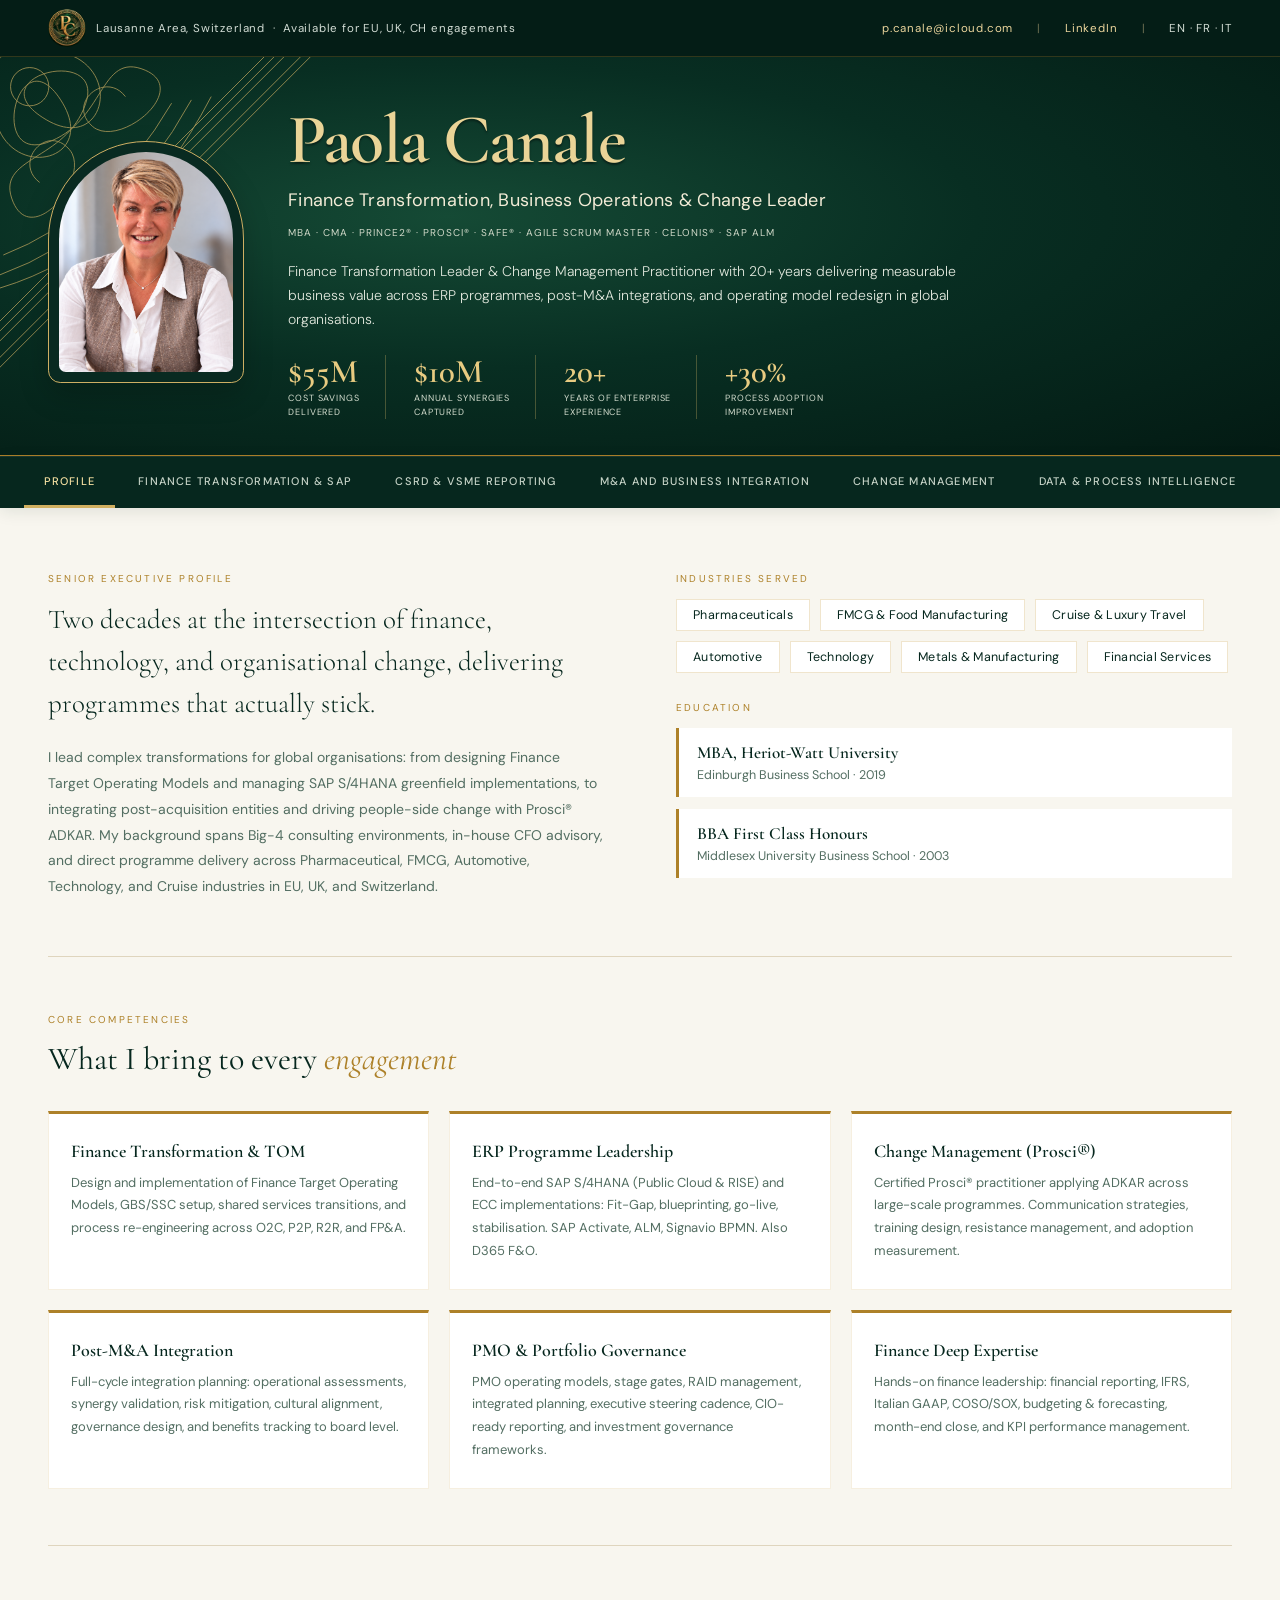
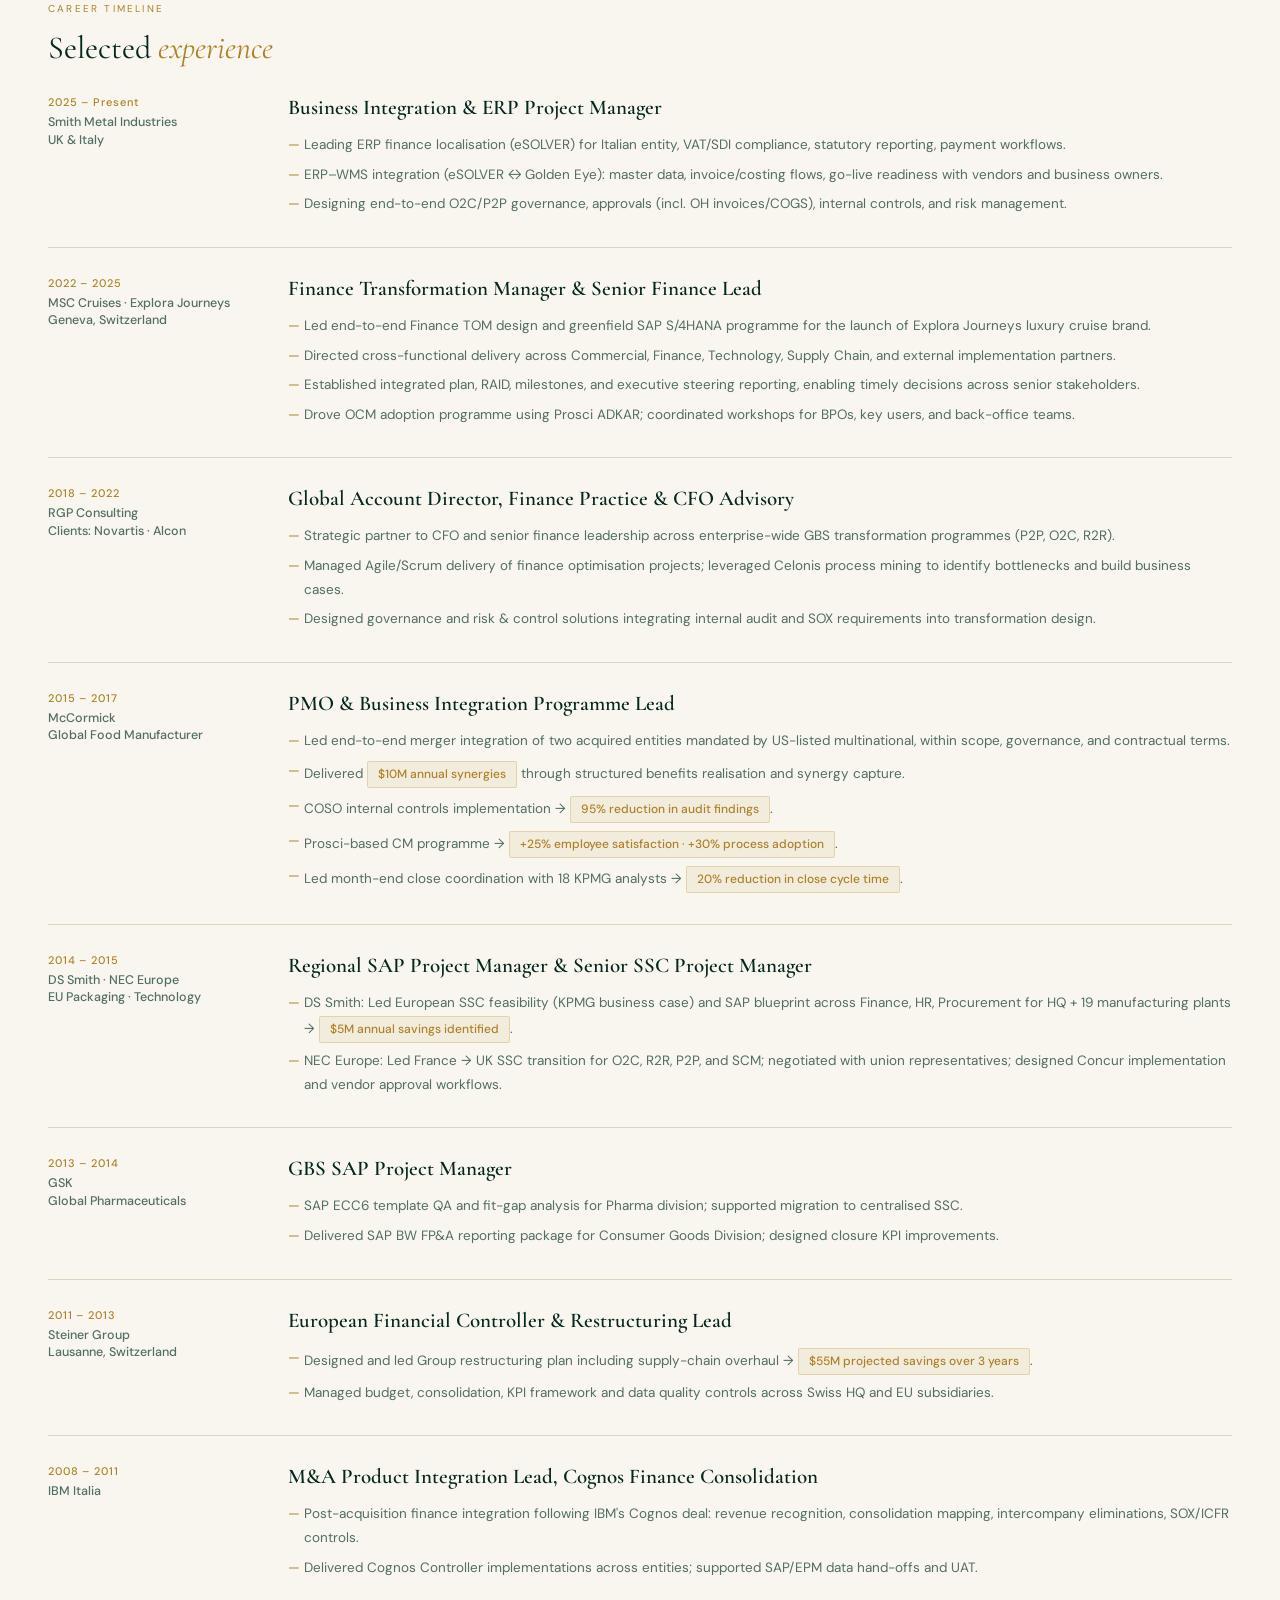
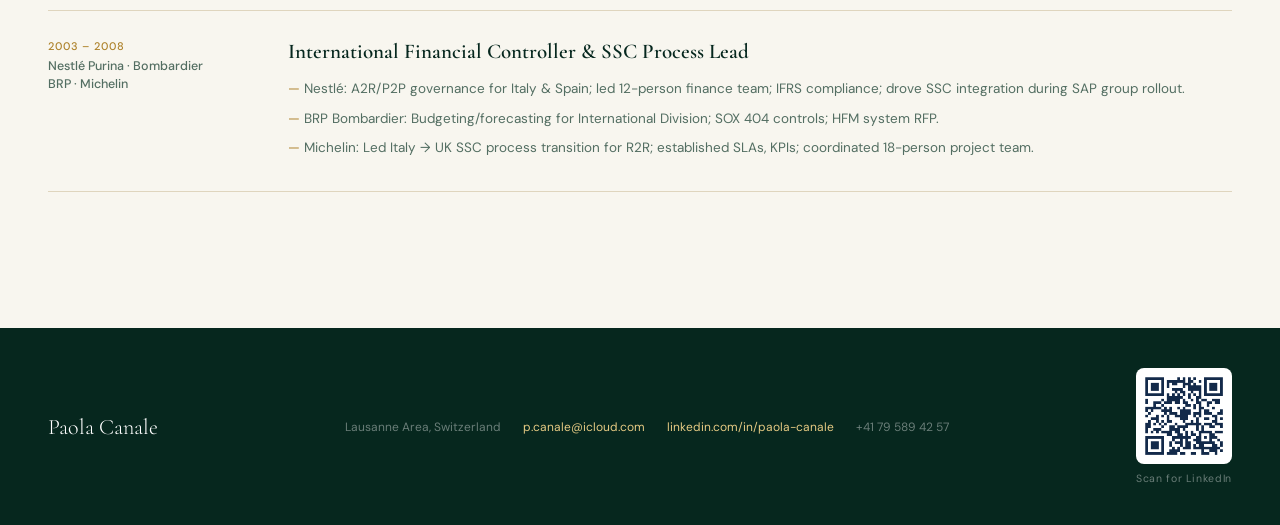
==== index.html @ 108a99e5 "Rename chapter to M&A and Business Integration, add M&A Playbook capability, replace long dashes wit" ====
<!DOCTYPE html>
<html lang="en">
<head>
<meta charset="UTF-8">
<meta name="viewport" content="width=device-width, initial-scale=1.0">
<title>Paola Canale, Finance Transformation, Change Leader & CSRD/VSME Reporting</title>
<link rel="icon" type="image/png" sizes="32x32" href="favicon-32.png?v=2">
<link rel="icon" type="image/png" sizes="192x192" href="favicon-192.png?v=2">
<link rel="apple-touch-icon" href="apple-touch-icon.png?v=2">
<meta name="description" content="Senior executive bridging Finance Transformation, SAP S/4HANA, Change Management and EU sustainability reporting (CSRD/ESRS, VSME). Lausanne · EU · UK · CH.">
<link rel="preconnect" href="https://fonts.googleapis.com">
<link href="https://fonts.googleapis.com/css2?family=Cormorant+Garamond:ital,wght@0,300;0,400;0,600;1,300;1,400&family=DM+Sans:ital,wght@0,300;0,400;0,500;1,300&display=swap" rel="stylesheet">
<style>
:root {
  --navy: #0D1B2A;
  --navy-mid: #172639;
  --navy-light: #1F3550;
  --gold: #C4973A;
  --gold-light: #DDB870;
  --cream: #F5F1EA;
  --white: #FFFFFF;
  --text: #1C2B3A;
  --muted: #62778C;
  --line: rgba(196,151,58,0.18);
}
*,*::before,*::after{box-sizing:border-box;margin:0;padding:0}
html{scroll-behavior:smooth}
body{font-family:'DM Sans',sans-serif;background:var(--cream);color:var(--text);min-height:100vh}

/* ── TOPBAR ── */
.topbar{background:var(--navy);padding:9px 48px;display:flex;justify-content:space-between;align-items:center;font-size:11.5px;color:rgba(255,255,255,.45);letter-spacing:.07em}
.topbar a{color:var(--gold-light);text-decoration:none;transition:opacity .2s}.topbar a:hover{opacity:.75}
.tb-right{display:flex;gap:24px;align-items:center}
.tb-dot{color:rgba(255,255,255,.2)}

/* ── HEADER ── */
.header{background:var(--navy);padding:52px 48px 0;display:grid;grid-template-columns:auto 1fr;gap:52px;max-width:1280px;margin:0 auto;align-items:end}
.photo-wrap{display:flex;flex-direction:column;align-items:center;gap:0}
.photo{width:168px;height:168px;border-radius:50%;object-fit:cover;object-position:center 15%;border:2.5px solid var(--gold);display:block;margin-bottom:28px;box-shadow:0 12px 40px rgba(0,0,0,.5)}
.header-body{padding-bottom:36px}
.h-name{font-family:'Cormorant Garamond',serif;font-size:58px;font-weight:300;color:var(--white);line-height:.95;letter-spacing:-.02em}
.h-name em{font-style:italic;color:var(--gold-light)}
.h-creds{margin-top:12px;font-size:11px;letter-spacing:.2em;color:rgba(255,255,255,.38);text-transform:uppercase}
.h-tagline{margin-top:18px;font-size:15.5px;color:rgba(255,255,255,.68);font-weight:300;max-width:600px;line-height:1.65}
.h-stats{display:flex;gap:40px;margin-top:28px}
.stat-n{font-family:'Cormorant Garamond',serif;font-size:36px;font-weight:600;color:var(--gold-light);line-height:1}
.stat-l{font-size:10px;color:rgba(255,255,255,.35);text-transform:uppercase;letter-spacing:.1em;margin-top:4px}

/* ── NAV ── */
.nav-wrap{background:var(--navy);border-top:1px solid rgba(255,255,255,.07);position:sticky;top:0;z-index:100;box-shadow:0 4px 24px rgba(0,0,0,.35)}
.nav{max-width:1280px;margin:0 auto;padding:0 24px;display:flex;overflow-x:auto;justify-content:space-between;gap:4px}
.nav::-webkit-scrollbar{display:none}
.nav-tab{padding:17px 10px;font-size:11px;letter-spacing:.11em;text-transform:uppercase;color:rgba(255,255,255,.4);cursor:pointer;border-bottom:3px solid transparent;border-top:none;border-left:none;border-right:none;transition:all .22s ease;white-space:nowrap;background:none;font-family:'DM Sans',sans-serif;font-weight:500;text-decoration:none;display:block;flex:1 1 auto;text-align:center;min-width:0}
.nav-tab:hover{color:rgba(255,255,255,.75)}
.nav-tab.active{color:var(--gold-light);border-bottom-color:var(--gold)}

/* ── LAYOUT ── */
.page-wrap{max-width:1280px;margin:0 auto;padding:0 48px}
.panel{display:none;animation:fadeUp .38s ease forwards}
.panel.active{display:block}
@keyframes fadeUp{from{opacity:0;transform:translateY(10px)}to{opacity:1;transform:translateY(0)}}

/* ── SHARED ── */
.eyebrow{font-size:10px;letter-spacing:.22em;text-transform:uppercase;color:var(--gold);margin-bottom:14px}
.section-title{font-family:'Cormorant Garamond',serif;font-size:32px;font-weight:400;color:var(--navy);line-height:1.2}
.section-title em{font-style:italic;color:var(--gold)}
.divider{border:none;border-top:1px solid var(--line);margin:0}

/* ── ABOUT PANEL ── */
.about-hero{padding:64px 0 56px;display:grid;grid-template-columns:1fr 1fr;gap:72px;border-bottom:1px solid var(--line)}
.about-lead{font-family:'Cormorant Garamond',serif;font-size:27px;font-weight:300;line-height:1.55;color:var(--navy)}
.about-body{font-size:14px;line-height:1.85;color:var(--muted);margin-top:20px}
.caps-section{padding:56px 0;border-bottom:1px solid var(--line)}
.caps-grid{display:grid;grid-template-columns:repeat(3,1fr);gap:20px;margin-top:32px}
.cap-card{background:var(--white);border:1px solid rgba(196,151,58,.15);border-top:3px solid var(--gold);padding:26px 22px;transition:box-shadow .2s}
.cap-card:hover{box-shadow:0 8px 28px rgba(0,0,0,.07)}
.cap-t{font-family:'Cormorant Garamond',serif;font-size:18px;font-weight:600;color:var(--navy);margin-bottom:10px}
.cap-b{font-size:13px;line-height:1.75;color:var(--muted)}
.exp-section{padding:56px 0}
.exp-item{display:grid;grid-template-columns:200px 1fr;gap:40px;padding:28px 0;border-bottom:1px solid var(--line)}
.exp-period{font-size:11px;color:var(--gold);font-weight:500;letter-spacing:.08em}
.exp-co{font-size:12.5px;font-weight:500;color:var(--muted);margin-top:5px;line-height:1.4}
.exp-role{font-family:'Cormorant Garamond',serif;font-size:21px;font-weight:600;color:var(--navy)}
.exp-bullets{margin-top:10px;list-style:none;font-size:13.5px;line-height:1.75;color:var(--muted)}
.exp-bullets li{padding:3px 0 3px 16px;position:relative}
.exp-bullets li::before{content:"—";position:absolute;left:0;color:var(--gold)}
.exp-result{display:inline-block;background:rgba(196,151,58,.1);border:1px solid rgba(196,151,58,.3);padding:2px 10px;border-radius:2px;font-size:12px;color:var(--gold);font-weight:500;margin-top:2px}

/* ── SPECIALTY PANELS ── */
.spec-hero{background:var(--navy);margin:0 -48px;padding:60px 48px;display:grid;grid-template-columns:1fr 1fr;gap:72px;align-items:center}
.spec-eyebrow{font-size:10px;letter-spacing:.25em;text-transform:uppercase;color:var(--gold);margin-bottom:18px}
.spec-title{font-family:'Cormorant Garamond',serif;font-size:48px;font-weight:300;color:var(--white);line-height:1.05}
.spec-title em{font-style:italic;color:var(--gold-light)}
.spec-pitch{font-size:15px;line-height:1.7;color:rgba(255,255,255,.62);margin-top:22px}
.metrics-grid{display:grid;grid-template-columns:1fr 1fr;gap:16px}
.metric-box{background:rgba(255,255,255,.05);border:1px solid rgba(196,151,58,.25);padding:26px 22px;text-align:center;transition:background .2s}
.metric-box:hover{background:rgba(255,255,255,.08)}
.metric-val{font-family:'Cormorant Garamond',serif;font-size:42px;font-weight:600;color:var(--gold-light);line-height:1}
.metric-label{font-size:10.5px;color:rgba(255,255,255,.4);text-transform:uppercase;letter-spacing:.1em;margin-top:8px;line-height:1.45}

/* CASE STUDIES */
.cases-section{padding:60px 0}
.cases-grid{display:grid;grid-template-columns:repeat(3,1fr);gap:24px;margin-top:36px}
.case-card{background:var(--white);border:1px solid rgba(196,151,58,.12);overflow:hidden;transition:box-shadow .2s}
.case-card:hover{box-shadow:0 12px 36px rgba(0,0,0,.09)}
.case-header{background:var(--navy-light);padding:22px 24px;border-bottom:2px solid var(--gold)}
.case-client{font-size:10px;letter-spacing:.2em;text-transform:uppercase;color:var(--gold-light);margin-bottom:6px}
.case-name{font-family:'Cormorant Garamond',serif;font-size:19px;font-weight:600;color:var(--white);line-height:1.25}
.case-period{font-size:11px;color:rgba(255,255,255,.35);margin-top:4px}
.case-body{padding:24px}
.case-label{font-size:10px;letter-spacing:.15em;text-transform:uppercase;color:var(--gold);margin-bottom:8px;margin-top:16px}
.case-label:first-child{margin-top:0}
.case-text{font-size:13px;line-height:1.7;color:var(--muted)}
.case-results{margin-top:4px;display:flex;flex-direction:column;gap:6px}
.result-pill{display:flex;align-items:center;gap:8px;font-size:12.5px;font-weight:500;color:var(--navy)}
.result-pill::before{content:"✦";color:var(--gold);font-size:9px;flex-shrink:0}

/* CAPABILITIES */
.spec-caps{padding:56px 0;border-top:1px solid var(--line);border-bottom:1px solid var(--line)}
.spec-caps-grid{display:grid;grid-template-columns:1fr 1fr;gap:48px;margin-top:32px}
.spec-feat-list{list-style:none}
.spec-feat-list li{padding:13px 0;border-bottom:1px solid var(--line);font-size:14px;line-height:1.6;color:var(--text);display:flex;gap:12px;align-items:start}
.spec-feat-list li::before{content:"◆";color:var(--gold);font-size:7px;margin-top:6px;flex-shrink:0}

/* QUOTE BOX */
.quote-box{background:var(--navy);padding:40px 44px;margin:0 0 0 0}
.quote-text{font-family:'Cormorant Garamond',serif;font-size:22px;font-weight:300;font-style:italic;color:var(--cream);line-height:1.6}
.quote-attr{font-size:11px;color:var(--gold);margin-top:16px;letter-spacing:.12em;text-transform:uppercase}

/* TOOLS */
.tools-section{padding:40px 0 56px}
.tools-grid{display:flex;flex-wrap:wrap;gap:10px;margin-top:20px}
.tool-tag{background:var(--white);border:1px solid rgba(196,151,58,.25);padding:7px 16px;font-size:12.5px;color:var(--navy);font-weight:400;letter-spacing:.02em;transition:all .18s}
.tool-tag:hover{background:var(--navy);color:var(--gold-light);border-color:var(--navy)}

/* FOOTER */
.footer{background:var(--navy);margin-top:80px;padding:40px 48px;display:flex;justify-content:space-between;align-items:center}
.footer-name{font-family:'Cormorant Garamond',serif;font-size:22px;font-weight:300;color:var(--white)}
.footer-links{display:flex;gap:28px;font-size:12px;color:rgba(255,255,255,.4)}
.footer-links a{color:var(--gold-light);text-decoration:none}

@media(max-width:900px){
  .header{grid-template-columns:1fr;gap:24px;padding:36px 24px 0}
  .photo{width:120px;height:120px}
  .h-name{font-size:38px}
  .spec-hero,.about-hero,.cases-grid,.caps-grid,.spec-caps-grid,.metrics-grid{grid-template-columns:1fr}
  .spec-hero{margin:0 -24px;padding:40px 24px}
  .page-wrap,.nav{padding:0 24px}
  .nav{justify-content:flex-start}
  .nav-tab{flex:0 0 auto;padding:17px 18px;font-size:11.5px;letter-spacing:.15em}
  .exp-item{grid-template-columns:1fr}
  .h-stats{gap:24px}
  .footer{flex-direction:column;gap:20px;text-align:center}
}
</style>
<link rel="stylesheet" href="brand.css?v=forest-gold-1">
</head>
<body>

<div class="topbar">
  <span style="display:flex;align-items:center;gap:10px"><img src="images/pc-approved-green-gold.png" alt="PC monogram" style="width:30px;height:30px;border-radius:50%;flex-shrink:0">Lausanne Area, Switzerland &nbsp;·&nbsp; Available for EU, UK, CH engagements</span>
  <div class="tb-right">
    <a href="mailto:p.canale@icloud.com">p.canale@icloud.com</a>
    <span class="tb-dot">|</span>
    <a href="https://linkedin.com/in/paola-canale/" target="_blank">LinkedIn</a>
    <span class="tb-dot">|</span>
    <span>EN · FR · IT</span>
  </div>
</div>

<div class="header">
  <div class="photo-wrap">
    <img class="photo" src="images/paola-portrait-upright.png" alt="Paola Canale">
  </div>
  <div class="header-body">
    <div class="h-name">Paola Canale</div><div class="h-role">Finance Transformation, Business Operations &amp; Change Leader</div>
    <div class="h-creds">MBA · CMA · PRINCE2® · Prosci® · SAFe® · Agile Scrum Master · Celonis® · SAP ALM</div>
    <div class="h-tagline">Finance Transformation Leader &amp; Change Management Practitioner with 20+ years delivering measurable business value across ERP programmes, post-M&amp;A integrations, and operating model redesign in global organisations.</div>
    <div class="h-stats">
      <div><div class="stat-n">$55M</div><div class="stat-l">Cost Savings<br>Delivered</div></div>
      <div><div class="stat-n">$10M</div><div class="stat-l">Annual Synergies<br>Captured</div></div>
      <div><div class="stat-n">20+</div><div class="stat-l">Years of Enterprise<br>Experience</div></div>
      <div><div class="stat-n">+30%</div><div class="stat-l">Process Adoption<br>Improvement</div></div>
    </div>
  </div>
</div>

<div class="nav-wrap">
  <nav class="nav">
    <a class="nav-tab active" href="#about" data-panel="about">Profile</a>
    <a class="nav-tab" href="#finance" data-panel="finance">Finance Transformation &amp; SAP</a>
    <a class="nav-tab" href="#csrd" data-panel="csrd">CSRD &amp; VSME Reporting</a>
    <a class="nav-tab" href="#pmo" data-panel="pmo">M&amp;A and Business Integration</a>
    <a class="nav-tab" href="#cm" data-panel="cm">Change Management</a>
    <a class="nav-tab" href="#data" data-panel="data">Data &amp; Process Intelligence</a>
  </nav>
</div>

<!-- ══════════════════════════════════════════════
     PANEL: ABOUT
══════════════════════════════════════════════ -->
<div id="about" class="panel active">
<div class="page-wrap">

  <div class="about-hero">
    <div>
      <div class="eyebrow">Senior Executive Profile</div>
      <div class="about-lead">Two decades at the intersection of finance, technology, and organisational change, delivering programmes that actually stick.</div>
      <div class="about-body">I lead complex transformations for global organisations: from designing Finance Target Operating Models and managing SAP S/4HANA greenfield implementations, to integrating post-acquisition entities and driving people-side change with Prosci® ADKAR. My background spans Big-4 consulting environments, in-house CFO advisory, and direct programme delivery across Pharmaceutical, FMCG, Automotive, Technology, and Cruise industries in EU, UK, and Switzerland.</div>
    </div>
    <div>
      <div class="eyebrow">Industries Served</div>
      <div style="display:flex;flex-wrap:wrap;gap:10px;margin-bottom:28px;margin-top:14px">
        <span class="tool-tag">Pharmaceuticals</span>
        <span class="tool-tag">FMCG &amp; Food Manufacturing</span>
        <span class="tool-tag">Cruise &amp; Luxury Travel</span>
        <span class="tool-tag">Automotive</span>
        <span class="tool-tag">Technology</span>
        <span class="tool-tag">Metals &amp; Manufacturing</span>
        <span class="tool-tag">Financial Services</span>
      </div>
      <div class="eyebrow">Education</div>
      <div style="margin-top:14px;display:flex;flex-direction:column;gap:12px">
        <div style="background:var(--white);border-left:3px solid var(--gold);padding:14px 18px">
          <div style="font-family:'Cormorant Garamond',serif;font-size:17px;font-weight:600;color:var(--navy)">MBA, Heriot-Watt University</div>
          <div style="font-size:12.5px;color:var(--muted);margin-top:4px">Edinburgh Business School · 2019</div>
        </div>
        <div style="background:var(--white);border-left:3px solid var(--gold);padding:14px 18px">
          <div style="font-family:'Cormorant Garamond',serif;font-size:17px;font-weight:600;color:var(--navy)">BBA First Class Honours</div>
          <div style="font-size:12.5px;color:var(--muted);margin-top:4px">Middlesex University Business School · 2003</div>
        </div>
      </div>
    </div>
  </div>

  <div class="caps-section">
    <div class="eyebrow">Core Competencies</div>
    <div class="section-title">What I bring to every <em>engagement</em></div>
    <div class="caps-grid">
      <div class="cap-card">
        <div class="cap-t">Finance Transformation &amp; TOM</div>
        <div class="cap-b">Design and implementation of Finance Target Operating Models, GBS/SSC setup, shared services transitions, and process re-engineering across O2C, P2P, R2R, and FP&amp;A.</div>
      </div>
      <div class="cap-card">
        <div class="cap-t">ERP Programme Leadership</div>
        <div class="cap-b">End-to-end SAP S/4HANA (Public Cloud &amp; RISE) and ECC implementations: Fit-Gap, blueprinting, go-live, stabilisation. SAP Activate, ALM, Signavio BPMN. Also D365 F&amp;O.</div>
      </div>
      <div class="cap-card">
        <div class="cap-t">Change Management (Prosci®)</div>
        <div class="cap-b">Certified Prosci® practitioner applying ADKAR across large-scale programmes. Communication strategies, training design, resistance management, and adoption measurement.</div>
      </div>
      <div class="cap-card">
        <div class="cap-t">Post-M&amp;A Integration</div>
        <div class="cap-b">Full-cycle integration planning: operational assessments, synergy validation, risk mitigation, cultural alignment, governance design, and benefits tracking to board level.</div>
      </div>
      <div class="cap-card">
        <div class="cap-t">PMO &amp; Portfolio Governance</div>
        <div class="cap-b">PMO operating models, stage gates, RAID management, integrated planning, executive steering cadence, CIO-ready reporting, and investment governance frameworks.</div>
      </div>
      <div class="cap-card">
        <div class="cap-t">Finance Deep Expertise</div>
        <div class="cap-b">Hands-on finance leadership: financial reporting, IFRS, Italian GAAP, COSO/SOX, budgeting &amp; forecasting, month-end close, and KPI performance management.</div>
      </div>
    </div>
  </div>

  <div class="exp-section">
    <div class="eyebrow">Career Timeline</div>
    <div class="section-title">Selected <em>experience</em></div>
    <div class="exp-timeline">

      <div class="exp-item">
        <div><div class="exp-period">2025 – Present</div><div class="exp-co">Smith Metal Industries<br>UK &amp; Italy</div></div>
        <div>
          <div class="exp-role">Business Integration &amp; ERP Project Manager</div>
          <ul class="exp-bullets">
            <li>Leading ERP finance localisation (eSOLVER) for Italian entity, VAT/SDI compliance, statutory reporting, payment workflows.</li>
            <li>ERP–WMS integration (eSOLVER ↔ Golden Eye): master data, invoice/costing flows, go-live readiness with vendors and business owners.</li>
            <li>Designing end-to-end O2C/P2P governance, approvals (incl. OH invoices/COGS), internal controls, and risk management.</li>
          </ul>
        </div>
      </div>

      <div class="exp-item">
        <div><div class="exp-period">2022 – 2025</div><div class="exp-co">MSC Cruises · Explora Journeys<br>Geneva, Switzerland</div></div>
        <div>
          <div class="exp-role">Finance Transformation Manager &amp; Senior Finance Lead</div>
          <ul class="exp-bullets">
            <li>Led end-to-end Finance TOM design and greenfield SAP S/4HANA programme for the launch of Explora Journeys luxury cruise brand.</li>
            <li>Directed cross-functional delivery across Commercial, Finance, Technology, Supply Chain, and external implementation partners.</li>
            <li>Established integrated plan, RAID, milestones, and executive steering reporting, enabling timely decisions across senior stakeholders.</li>
            <li>Drove OCM adoption programme using Prosci ADKAR; coordinated workshops for BPOs, key users, and back-office teams.</li>
          </ul>
        </div>
      </div>

      <div class="exp-item">
        <div><div class="exp-period">2018 – 2022</div><div class="exp-co">RGP Consulting<br>Clients: Novartis · Alcon</div></div>
        <div>
          <div class="exp-role">Global Account Director, Finance Practice &amp; CFO Advisory</div>
          <ul class="exp-bullets">
            <li>Strategic partner to CFO and senior finance leadership across enterprise-wide GBS transformation programmes (P2P, O2C, R2R).</li>
            <li>Managed Agile/Scrum delivery of finance optimisation projects; leveraged Celonis process mining to identify bottlenecks and build business cases.</li>
            <li>Designed governance and risk &amp; control solutions integrating internal audit and SOX requirements into transformation design.</li>
          </ul>
        </div>
      </div>

      <div class="exp-item">
        <div><div class="exp-period">2015 – 2017</div><div class="exp-co">McCormick<br>Global Food Manufacturer</div></div>
        <div>
          <div class="exp-role">PMO &amp; Business Integration Programme Lead</div>
          <ul class="exp-bullets">
            <li>Led end-to-end merger integration of two acquired entities mandated by US-listed multinational, within scope, governance, and contractual terms.</li>
            <li>Delivered <span class="exp-result">$10M annual synergies</span> through structured benefits realisation and synergy capture.</li>
            <li>COSO internal controls implementation → <span class="exp-result">95% reduction in audit findings</span>.</li>
            <li>Prosci-based CM programme → <span class="exp-result">+25% employee satisfaction · +30% process adoption</span>.</li>
            <li>Led month-end close coordination with 18 KPMG analysts → <span class="exp-result">20% reduction in close cycle time</span>.</li>
          </ul>
        </div>
      </div>

      <div class="exp-item">
        <div><div class="exp-period">2014 – 2015</div><div class="exp-co">DS Smith · NEC Europe<br>EU Packaging · Technology</div></div>
        <div>
          <div class="exp-role">Regional SAP Project Manager &amp; Senior SSC Project Manager</div>
          <ul class="exp-bullets">
            <li>DS Smith: Led European SSC feasibility (KPMG business case) and SAP blueprint across Finance, HR, Procurement for HQ + 19 manufacturing plants → <span class="exp-result">$5M annual savings identified</span>.</li>
            <li>NEC Europe: Led France → UK SSC transition for O2C, R2R, P2P, and SCM; negotiated with union representatives; designed Concur implementation and vendor approval workflows.</li>
          </ul>
        </div>
      </div>

      <div class="exp-item">
        <div><div class="exp-period">2013 – 2014</div><div class="exp-co">GSK<br>Global Pharmaceuticals</div></div>
        <div>
          <div class="exp-role">GBS SAP Project Manager</div>
          <ul class="exp-bullets">
            <li>SAP ECC6 template QA and fit-gap analysis for Pharma division; supported migration to centralised SSC.</li>
            <li>Delivered SAP BW FP&amp;A reporting package for Consumer Goods Division; designed closure KPI improvements.</li>
          </ul>
        </div>
      </div>

      <div class="exp-item">
        <div><div class="exp-period">2011 – 2013</div><div class="exp-co">Steiner Group<br>Lausanne, Switzerland</div></div>
        <div>
          <div class="exp-role">European Financial Controller &amp; Restructuring Lead</div>
          <ul class="exp-bullets">
            <li>Designed and led Group restructuring plan including supply-chain overhaul → <span class="exp-result">$55M projected savings over 3 years</span>.</li>
            <li>Managed budget, consolidation, KPI framework and data quality controls across Swiss HQ and EU subsidiaries.</li>
          </ul>
        </div>
      </div>

      <div class="exp-item">
        <div><div class="exp-period">2008 – 2011</div><div class="exp-co">IBM Italia</div></div>
        <div>
          <div class="exp-role">M&amp;A Product Integration Lead, Cognos Finance Consolidation</div>
          <ul class="exp-bullets">
            <li>Post-acquisition finance integration following IBM's Cognos deal: revenue recognition, consolidation mapping, intercompany eliminations, SOX/ICFR controls.</li>
            <li>Delivered Cognos Controller implementations across entities; supported SAP/EPM data hand-offs and UAT.</li>
          </ul>
        </div>
      </div>

      <div class="exp-item">
        <div><div class="exp-period">2003 – 2008</div><div class="exp-co">Nestlé Purina · Bombardier<br>BRP · Michelin</div></div>
        <div>
          <div class="exp-role">International Financial Controller &amp; SSC Process Lead</div>
          <ul class="exp-bullets">
            <li>Nestlé: A2R/P2P governance for Italy &amp; Spain; led 12-person finance team; IFRS compliance; drove SSC integration during SAP group rollout.</li>
            <li>BRP Bombardier: Budgeting/forecasting for International Division; SOX 404 controls; HFM system RFP.</li>
            <li>Michelin: Led Italy → UK SSC process transition for R2R; established SLAs, KPIs; coordinated 18-person project team.</li>
          </ul>
        </div>
      </div>

    </div>
  </div>
</div><!-- /page-wrap -->
</div><!-- /panel about -->


<!-- ══════════════════════════════════════════════
     PANEL: CHANGE MANAGEMENT
══════════════════════════════════════════════ -->
<div id="cm" class="panel">
<div class="spec-hero">
  <div>
    <div class="spec-eyebrow">Specialisation</div>
    <div class="spec-title">Organisational<br><em>Change Management</em></div>
    <div class="spec-pitch">Certified Prosci® Practitioner applying ADKAR methodology to make transformations land, not just launch. I bridge the gap between technical programme delivery and human adoption, with a track record of measurable behaviour change at enterprise scale.</div>
  </div>
  <div class="metrics-grid">
    <div class="metric-box"><div class="metric-val">+30%</div><div class="metric-label">Process Adoption<br>Rate Improvement</div></div>
    <div class="metric-box"><div class="metric-val">+25%</div><div class="metric-label">Employee Satisfaction<br>Score Increase</div></div>
    <div class="metric-box"><div class="metric-val">Prosci®</div><div class="metric-label">Certified Change<br>Manager (ADKAR)</div></div>
    <div class="metric-box"><div class="metric-val">20+</div><div class="metric-label">Years Embedding<br>Change in ERP &amp; M&amp;A</div></div>
  </div>
</div>

<div class="page-wrap">
  <div class="cases-section">
    <div class="eyebrow">Case Studies</div>
    <div class="section-title">Change that <em>sticks</em>, measurable results</div>
    <div class="cases-grid">

      <div class="case-card">
        <div class="case-header">
          <div class="case-client">McCormick · Global Food Manufacturing</div>
          <div class="case-name">Post-Merger OCM Programme</div>
          <div class="case-period">2015 – 2017 · Italy &amp; UK</div>
        </div>
        <div class="case-body">
          <div class="case-label">Challenge</div>
          <div class="case-text">Integration of two newly acquired companies into a US-listed multinational, requiring cultural alignment, process adoption, and role restructuring across finance and operations simultaneously.</div>
          <div class="case-label">Approach</div>
          <div class="case-text">Deployed full Prosci® ADKAR framework: impact assessments, targeted communication plans, role mapping workshops with local and regional teams, training design, and resistance management with union representatives. Embedded CM workstream within the PMO governance structure.</div>
          <div class="case-label">Tangible Results</div>
          <div class="case-results">
            <div class="result-pill">+30% improvement in process adoption rates</div>
            <div class="result-pill">+25% increase in employee satisfaction scores</div>
            <div class="result-pill">Successful union negotiations, zero operational disruption</div>
            <div class="result-pill">Programme delivered within agreed scope &amp; contractual terms</div>
          </div>
        </div>
      </div>

      <div class="case-card">
        <div class="case-header">
          <div class="case-client">MSC Cruises · Explora Journeys</div>
          <div class="case-name">S/4HANA Adoption &amp; Finance TOM Change Programme</div>
          <div class="case-period">2022 – 2025 · Geneva, Switzerland</div>
        </div>
        <div class="case-body">
          <div class="case-label">Challenge</div>
          <div class="case-text">Greenfield SAP S/4HANA implementation for a new luxury cruise brand, zero legacy processes to fall back on, multi-functional stakeholder landscape (Sales, Finance, Back-Office, Supply Chain, IT), high executive visibility.</div>
          <div class="case-label">Approach</div>
          <div class="case-text">Developed an overarching Change Management and Process Improvement Plan integrated with the project delivery timeline. Facilitated BPO and key user workshops during Prepare and Explore phases using SAP Activate. Drove standardisation and role validation ahead of go-live, ensuring readiness across all business units.</div>
          <div class="case-label">Tangible Results</div>
          <div class="case-results">
            <div class="result-pill">Successful greenfield go-live supporting brand launch on schedule</div>
            <div class="result-pill">Full OCM adoption programme delivered across cross-functional teams</div>
            <div class="result-pill">Standardised Finance TOM embedded with measurable KPI framework</div>
          </div>
        </div>
      </div>

      <div class="case-card">
        <div class="case-header">
          <div class="case-client">DS Smith · NEC Europe</div>
          <div class="case-name">SSC Transition &amp; HR Change Management</div>
          <div class="case-period">2014 – 2015 · EU &amp; UK</div>
        </div>
        <div class="case-body">
          <div class="case-label">Challenge</div>
          <div class="case-text">Two concurrent SSC transition programmes: DS Smith (19-plant European blueprint) and NEC (France → UK process transfer). Both required significant people-side change, including talent retention and union engagement.</div>
          <div class="case-label">Approach</div>
          <div class="case-text">For DS Smith: led HR Change Management Assessment with value driver identification, talent management strategies, and retention plans presented to Heads of Departments. For NEC: led union representative negotiations, designed change communication, and coordinated transition of OTC, RTR, and PTP processes to UK SSC.</div>
          <div class="case-label">Tangible Results</div>
          <div class="case-results">
            <div class="result-pill">DS Smith: $5M annual savings validated in KPMG business case</div>
            <div class="result-pill">NEC: Zero business continuity incidents during France → UK transfer</div>
            <div class="result-pill">Union negotiations concluded without operational disruption</div>
          </div>
        </div>
      </div>

    </div>
  </div>

  <div class="spec-caps">
    <div class="eyebrow">What I Deliver</div>
    <div class="section-title">Change Management <em>capabilities</em></div>
    <div class="spec-caps-grid">
      <ul class="spec-feat-list">
        <li>Prosci® ADKAR framework design and execution across full programme lifecycle</li>
        <li>Stakeholder analysis, impact assessment, and resistance mapping</li>
        <li>Executive-level change narrative and communication strategy</li>
        <li>Training needs analysis, curriculum design, and go-live readiness</li>
        <li>Role mapping and organisational design aligned to new operating models</li>
        <li>Change adoption measurement, KPI tracking, and post-go-live stabilisation</li>
      </ul>
      <ul class="spec-feat-list">
        <li>Union and works council engagement and negotiation</li>
        <li>Embedded CM workstream within PRINCE2® and Agile programme structures</li>
        <li>Cultural integration planning in post-M&amp;A contexts</li>
        <li>BPO and key user workshop facilitation (SAP Activate Prepare/Explore)</li>
        <li>SAP OCM methodology for Cloud ERP transitions</li>
        <li>Change fatigue monitoring and multi-programme change portfolio management</li>
      </ul>
    </div>
  </div>

  <div class="tools-section">
    <div class="eyebrow">Methodologies &amp; Tools</div>
    <div class="tools-grid">
      <span class="tool-tag">Prosci® ADKAR</span>
      <span class="tool-tag">SAP OCM for Cloud</span>
      <span class="tool-tag">SAP Activate</span>
      <span class="tool-tag">PRINCE2®</span>
      <span class="tool-tag">SAFe® Agile</span>
      <span class="tool-tag">Agile Scrum</span>
      <span class="tool-tag">SAP Signavio BPMN</span>
      <span class="tool-tag">MS Teams / SharePoint</span>
      <span class="tool-tag">Confluence</span>
      <span class="tool-tag">Jira</span>
      <span class="tool-tag">ServiceNow</span>
      <span class="tool-tag">PowerPoint Storytelling</span>
    </div>
  </div>
</div>
</div><!-- /panel cm -->


<!-- ══════════════════════════════════════════════
     PANEL: FINANCE TRANSFORMATION & SAP CONSULTANCY
══════════════════════════════════════════════ -->
<div id="finance" class="panel">
<div class="spec-hero">
  <div>
    <div class="spec-eyebrow">Specialisation</div>
    <div class="spec-title">Finance Transformation<br><em>&amp; SAP Consultancy</em></div>
    <div class="spec-pitch">I design and implement Finance Target Operating Models that hold, from the blueprint stage through go-live and beyond. As a SAP Functional Consultant and SAP Activate practitioner, I bridge finance domain expertise with ERP delivery: translating business requirements into system design, validating blueprints, and driving adoption across S/4HANA Public Cloud and RISE with SAP programmes.</div>
  </div>
  <div class="metrics-grid">
    <div class="metric-box"><div class="metric-val">$55M</div><div class="metric-label">Cost Savings via<br>European Restructuring</div></div>
    <div class="metric-box"><div class="metric-val">+20%</div><div class="metric-label">Project Delivery<br>Efficiency (SAP ALM)</div></div>
    <div class="metric-box"><div class="metric-val">-15%</div><div class="metric-label">Project Risk<br>Reduction</div></div>
    <div class="metric-box"><div class="metric-val">-20%</div><div class="metric-label">Month-End Close<br>Cycle Time</div></div>
  </div>
</div>

<div class="page-wrap">

  <!-- ── SAP FUNCTIONAL CONSULTANT NICHE ── -->
  <div style="background:var(--white);border:1px solid rgba(196,151,58,.2);border-left:4px solid var(--gold);padding:40px 44px;margin:56px 0 48px;">
    <div class="eyebrow">Niche · SAP Functional Consultancy</div>
    <div class="section-title" style="margin-bottom:20px">SAP Functional Consultant <em>&amp; SAP Activate Lead</em></div>
    <p style="font-size:14px;line-height:1.8;color:var(--muted);max-width:820px;margin-bottom:32px">As a certified SAP Activate practitioner (Associate certification ongoing) and SAP C-ALM administrator, I operate as a Finance Functional Consultant embedded within SAP implementation programmes, covering the full project lifecycle from Discover through Deploy. I translate CFO-level requirements into functional specifications, validate blueprints against S/4HANA best practices, resolve Fit-to-Standard gaps, and ensure Finance BPOs and key users are fully ready at go-live.</p>
    <div style="display:grid;grid-template-columns:1fr 1fr 1fr;gap:20px">

      <div style="background:var(--cream);padding:22px 20px;border-top:2px solid var(--gold)">
        <div class="cap-t" style="margin-bottom:12px">SAP Activate Phases</div>
        <ul style="list-style:none;font-size:13px;color:var(--muted);line-height:2">
          <li>◆ &nbsp;Discover, scope &amp; value assessment</li>
          <li>◆ &nbsp;Prepare, governance, ALM setup, planning</li>
          <li>◆ &nbsp;Explore, Fit-to-Standard workshops, gap log</li>
          <li>◆ &nbsp;Realise, configuration validation, UAT</li>
          <li>◆ &nbsp;Deploy, cutover, go-live, hypercare</li>
        </ul>
      </div>

      <div style="background:var(--cream);padding:22px 20px;border-top:2px solid var(--gold)">
        <div class="cap-t" style="margin-bottom:12px">Finance Functional Coverage</div>
        <ul style="list-style:none;font-size:13px;color:var(--muted);line-height:2">
          <li>◆ &nbsp;SAP FI-CO: GL, AP, AR, AA, CCA, PCA</li>
          <li>◆ &nbsp;Record-to-Report (R2R) end-to-end</li>
          <li>◆ &nbsp;Order-to-Cash (O2C) &amp; SAP BRIM</li>
          <li>◆ &nbsp;Procure-to-Pay (P2P)</li>
          <li>◆ &nbsp;SAP Central Finance (cFin)</li>
          <li>◆ &nbsp;Italian statutory (VAT/SDI, local GAAP)</li>
        </ul>
      </div>

      <div style="background:var(--cream);padding:22px 20px;border-top:2px solid var(--gold)">
        <div class="cap-t" style="margin-bottom:12px">SAP Toolset</div>
        <ul style="list-style:none;font-size:13px;color:var(--muted);line-height:2">
          <li>◆ &nbsp;SAP C-ALM (Administrator)</li>
          <li>◆ &nbsp;SAP Signavio BPMN (Process Designer)</li>
          <li>◆ &nbsp;SAP S/4HANA Public Cloud &amp; RISE</li>
          <li>◆ &nbsp;SAP ECC6 FI-CO, SCM, MM, PP</li>
          <li>◆ &nbsp;SAP BW / BI reporting</li>
          <li>◆ &nbsp;D365 F&amp;O (PM)</li>
        </ul>
      </div>

    </div>

    <!-- SAP Case highlight -->
    <div style="margin-top:28px;background:var(--navy);padding:28px 32px;display:grid;grid-template-columns:1fr 1fr;gap:40px;align-items:center">
      <div>
        <div style="font-size:10px;letter-spacing:.2em;text-transform:uppercase;color:var(--gold);margin-bottom:10px">SAP Consultancy, Key Engagement</div>
        <div style="font-family:'Cormorant Garamond',serif;font-size:20px;color:var(--white);font-weight:400;line-height:1.4">MSC Cruises · Explora Journeys<br><em style="color:var(--gold-light)">S/4HANA Greenfield · Finance Functional Lead</em></div>
        <div style="font-size:13px;color:rgba(255,255,255,.55);margin-top:10px;line-height:1.7">Led the E2E Finance functional workstream on a greenfield SAP S/4HANA Public Cloud programme: Fit-to-Standard workshops, blueprint validation, SAP BRIM R2R workstream, gap resolution, BPO readiness, and go-live coordination using SAP Activate and C-ALM.</div>
      </div>
      <div style="display:grid;grid-template-columns:1fr 1fr;gap:12px">
        <div style="background:rgba(255,255,255,.06);border:1px solid rgba(196,151,58,.25);padding:18px;text-align:center">
          <div style="font-family:'Cormorant Garamond',serif;font-size:32px;color:var(--gold-light);font-weight:600">2022–25</div>
          <div style="font-size:10px;color:rgba(255,255,255,.4);text-transform:uppercase;letter-spacing:.1em;margin-top:6px">Programme Duration</div>
        </div>
        <div style="background:rgba(255,255,255,.06);border:1px solid rgba(196,151,58,.25);padding:18px;text-align:center">
          <div style="font-family:'Cormorant Garamond',serif;font-size:32px;color:var(--gold-light);font-weight:600">On time</div>
          <div style="font-size:10px;color:rgba(255,255,255,.4);text-transform:uppercase;letter-spacing:.1em;margin-top:6px">Go-Live Delivery</div>
        </div>
      </div>
    </div>
  </div>

  <!-- ── FINANCE TRANSFORMATION CASES ── -->
  <div class="cases-section" style="padding-top:0">
    <div class="eyebrow">Case Studies · Finance Transformation</div>
    <div class="section-title">Finance transformation with <em>measurable outcomes</em></div>
    <div class="cases-grid">

      <div class="case-card">
        <div class="case-header">
          <div class="case-client">MSC Cruises · Explora Journeys · Geneva</div>
          <div class="case-name">Greenfield S/4HANA Finance TOM, Luxury Brand Launch</div>
          <div class="case-period">2022 – 2025</div>
        </div>
        <div class="case-body">
          <div class="case-label">Challenge</div>
          <div class="case-text">Designing and implementing a complete Finance Target Operating Model from scratch for a new luxury cruise brand, SAP S/4HANA greenfield, covering O2C, P2P, and R2R, while simultaneously managing cross-functional programme delivery across Sales Excellence, Back-Office, IT, and Controlling.</div>
          <div class="case-label">Approach</div>
          <div class="case-text">Led E2E TOM design using SAP Signavio BPMN. Drove SAP Activate adoption and used SAP C-ALM for programme governance. Coordinated BPO workshops during Prepare and Explore phases. Led the full SAP BRIM workstream for Revenue Integration, resolving conflicts between local entity requirements and S/4HANA core model design.</div>
          <div class="case-label">Tangible Results</div>
          <div class="case-results">
            <div class="result-pill">Greenfield Finance TOM live on time for brand launch</div>
            <div class="result-pill">Standardised O2C/P2P/R2R processes embedded across organisation</div>
            <div class="result-pill">SAP Activate governance reduced execution risk materially</div>
          </div>
        </div>
      </div>

      <div class="case-card">
        <div class="case-header">
          <div class="case-client">Steiner Group · Lausanne, Switzerland</div>
          <div class="case-name">European Restructuring &amp; Finance TOM Redesign</div>
          <div class="case-period">2011 – 2013</div>
        </div>
        <div class="case-body">
          <div class="case-label">Challenge</div>
          <div class="case-text">Swiss HQ and EU subsidiaries required a root-and-branch review of finance operations, supply-chain cost model, and group reporting governance. The business case needed to withstand board scrutiny and deliver multi-year savings.</div>
          <div class="case-label">Approach</div>
          <div class="case-text">Co-led company re-engineering plan; designed Group restructuring including supply-chain overhaul, transfer pricing structures (CH/FR/IT), and governance rituals. Built KPI framework, DQ controls, and aligned close processes to group and statutory standards.</div>
          <div class="case-label">Tangible Results</div>
          <div class="case-results">
            <div class="result-pill">$55M projected savings over 3 years</div>
            <div class="result-pill">Supply chain cost model consolidated across EU subsidiaries</div>
            <div class="result-pill">Group KPI &amp; reporting governance fully redesigned</div>
          </div>
        </div>
      </div>

      <div class="case-card">
        <div class="case-header">
          <div class="case-client">RGP Consulting · Novartis &amp; Alcon</div>
          <div class="case-name">GBS Finance Transformation &amp; CFO Advisory</div>
          <div class="case-period">2018 – 2022 · Global</div>
        </div>
        <div class="case-body">
          <div class="case-label">Challenge</div>
          <div class="case-text">Multiple enterprise-wide finance transformation programmes for GBS: process assessments and TOM enhancements across P2P, O2C, and R2R; organisational assessments for SSC optimisation; business case development for automation pilots.</div>
          <div class="case-label">Approach</div>
          <div class="case-text">Acted as strategic partner to CFO and senior finance leadership. Leveraged Celonis process mining to quantify bottlenecks and build robust business cases. Designed FC&amp;C and SOX risk frameworks integrated into transformation design.</div>
          <div class="case-label">Tangible Results</div>
          <div class="case-results">
            <div class="result-pill">Automation pilots successfully POC'd and business-cased</div>
            <div class="result-pill">SOX/FC&amp;C controls integrated into transformation design</div>
            <div class="result-pill">CFO-level roadmap and prioritisation framework delivered</div>
          </div>
        </div>
      </div>

    </div>

    <div style="display:grid;grid-template-columns:1fr 1fr;gap:24px;margin-top:24px">
      <div class="case-card">
        <div class="case-header">
          <div class="case-client">GSK · Global Pharmaceuticals</div>
          <div class="case-name">SAP FP&amp;A Reporting &amp; SSC Migration</div>
          <div class="case-period">2013 – 2014</div>
        </div>
        <div class="case-body">
          <div class="case-label">Approach &amp; Results</div>
          <div class="case-text">Led SAP ECC6 template QA and fit-gap analysis for Pharma division (Italy). Delivered SAP BW FP&amp;A Reporting Package for the Consumer Goods Division, introducing process metrics and closure KPI improvements. Supported process migration to London-based Business Support Service Centre.</div>
        </div>
      </div>
      <div class="case-card">
        <div class="case-header">
          <div class="case-client">IBM Italia · Nestlé · Michelin</div>
          <div class="case-name">Finance Leadership &amp; Consolidation Roles</div>
          <div class="case-period">2003 – 2011</div>
        </div>
        <div class="case-body">
          <div class="case-label">Selected Highlights</div>
          <div class="case-text">IBM: Post-M&amp;A Cognos Controller implementation, consolidation, intercompany, SOX/ICFR. Nestlé: A2R/P2P governance for Italy &amp; Spain with IFRS compliance, 12-person finance team. Michelin: Italy → UK SSC R2R transition, 18-person team, Oracle 1i, SLAs/KPIs.</div>
        </div>
      </div>
    </div>
  </div>

  <div class="spec-caps">
    <div class="eyebrow">What I Deliver</div>
    <div class="section-title">Finance &amp; SAP <em>capabilities</em></div>
    <div class="spec-caps-grid">
      <ul class="spec-feat-list">
        <li>Finance TOM design: O2C, P2P, R2R, Plan-to-Perform, end-to-end</li>
        <li>SAP S/4HANA Finance functional consulting, Fit-to-Standard, gap resolution, blueprint validation</li>
        <li>SAP Activate methodology: all phases Discover → Deploy</li>
        <li>SAP Signavio BPMN process design and business process harmonisation</li>
        <li>SAP C-ALM programme governance and quality management</li>
        <li>GBS/SSC setup, transition, and stabilisation</li>
      </ul>
      <ul class="spec-feat-list">
        <li>IFRS, Italian GAAP, US GAAP, statutory and consolidation compliance</li>
        <li>COSO/SOX controls design, testing, and audit-readiness</li>
        <li>Month-end close process redesign and KPI governance</li>
        <li>FP&amp;A, budgeting, forecasting, and performance management frameworks</li>
        <li>Functional lead for Finance BPOs, Key Users, and SSC teams</li>
        <li>SAP BW / Power BI reporting and finance data governance</li>
      </ul>
    </div>
  </div>

  <div class="tools-section">
    <div class="eyebrow">Technology Stack</div>
    <div class="tools-grid">
      <span class="tool-tag">SAP S/4HANA Public Cloud</span>
      <span class="tool-tag">RISE with SAP (Private Cloud)</span>
      <span class="tool-tag">SAP ECC6 FI-CO</span>
      <span class="tool-tag">SAP C-ALM (Admin)</span>
      <span class="tool-tag">SAP Activate</span>
      <span class="tool-tag">SAP Signavio BPMN</span>
      <span class="tool-tag">SAP BW / BI</span>
      <span class="tool-tag">SAP Central Finance (cFin)</span>
      <span class="tool-tag">SAP BRIM</span>
      <span class="tool-tag">SAP MM / SCM / PP</span>
      <span class="tool-tag">D365 F&amp;O</span>
      <span class="tool-tag">Celonis EMS</span>
      <span class="tool-tag">IBM Cognos Controller</span>
      <span class="tool-tag">Power BI</span>
      <span class="tool-tag">MS Excel (Advanced)</span>
    </div>
  </div>
</div>
</div><!-- /panel finance -->


<!-- ══════════════════════════════════════════════
     PANEL: M&A AND BUSINESS INTEGRATION
══════════════════════════════════════════════ -->
<div id="pmo" class="panel">
<div class="spec-hero">
  <div>
    <div class="spec-eyebrow">Specialisation</div>
    <div class="spec-title">M&amp;A and<br><em>Business Integration</em></div>
    <div class="spec-pitch">I build the governance structures and programme discipline that translate strategic transactions into operational reality. From Day 1 integration planning to sustained synergy capture, I provide the PMO backbone that gives boards and CFOs the confidence to move fast without losing control.</div>
  </div>
  <div class="metrics-grid">
    <div class="metric-box"><div class="metric-val">$10M</div><div class="metric-label">Annual Synergies<br>Captured Post-M&amp;A</div></div>
    <div class="metric-box"><div class="metric-val">$55M</div><div class="metric-label">Savings via Group<br>Restructuring &amp; SSC</div></div>
    <div class="metric-box"><div class="metric-val">+20%</div><div class="metric-label">Delivery Efficiency<br>via SAP ALM/Activate</div></div>
    <div class="metric-box"><div class="metric-val">95%</div><div class="metric-label">Reduction in<br>Audit Findings</div></div>
  </div>
</div>

<div class="page-wrap">
  <div class="cases-section">
    <div class="eyebrow">Case Studies</div>
    <div class="section-title">Integration programmes that <em>deliver</em></div>
    <div class="cases-grid">

      <div class="case-card">
        <div class="case-header">
          <div class="case-client">McCormick · US-Listed Food Manufacturer</div>
          <div class="case-name">Post-Acquisition Merger Integration, Full Cycle</div>
          <div class="case-period">2015 – 2017 · Italy &amp; UK</div>
        </div>
        <div class="case-body">
          <div class="case-label">Challenge</div>
          <div class="case-text">Mandated by US-listed multinational to integrate two acquired European entities into existing group operations, covering Finance, Procurement, Production Planning, and IT, with contractual obligations on delivery timelines and COSO/SOX compliance requirements.</div>
          <div class="case-label">Approach</div>
          <div class="case-text">Established PMO governance structure from Day 1: integrated planning, RAID management, steering committee cadence, and executive reporting. Led SAP ECC6 Fit-Gap, BOM/routing design, and indirect procurement spec. Managed US GAAP vs. Local GAAP reconciliations, month-end close, and a 18-analyst KPMG team. Implemented COSO internal control framework and SOX 302 testing. Embedded Prosci® CM workstream throughout.</div>
          <div class="case-label">Tangible Results</div>
          <div class="case-results">
            <div class="result-pill">$10M annual synergies delivered via structured benefits realisation</div>
            <div class="result-pill">95% reduction in audit findings post-COSO implementation</div>
            <div class="result-pill">20% reduction in month-end close cycle time</div>
            <div class="result-pill">Programme delivered within scope, governance, &amp; contractual terms</div>
          </div>
        </div>
      </div>

      <div class="case-card">
        <div class="case-header">
          <div class="case-client">MSC Cruises · Explora Journeys</div>
          <div class="case-name">Greenfield Programme PMO, New Brand Launch</div>
          <div class="case-period">2022 – 2025 · Geneva</div>
        </div>
        <div class="case-body">
          <div class="case-label">Challenge</div>
          <div class="case-text">Programme governance for a brand-new luxury cruise entity, no legacy systems or processes, requiring real-time executive visibility, cross-functional delivery coordination, and SAP S/4HANA go-live aligned to the commercial launch date.</div>
          <div class="case-label">Approach</div>
          <div class="case-text">Designed and operated the full PMO: integrated programme plan, RAID register, milestone tracking, and steering committee reporting. Coordinated delivery across Commercial, Finance, Technology, Supply Chain, and external SAP implementation partner. Used SAP ALM/C-ALM for end-to-end programme and quality management. Implemented SAP Activate governance, driving +20% delivery efficiency and -15% risk.</div>
          <div class="case-label">Tangible Results</div>
          <div class="case-results">
            <div class="result-pill">On-time go-live aligned to commercial brand launch</div>
            <div class="result-pill">+20% delivery efficiency via SAP ALM/Activate governance</div>
            <div class="result-pill">Executive steering enabled timely decisions across all workstreams</div>
          </div>
        </div>
      </div>

      <div class="case-card">
        <div class="case-header">
          <div class="case-client">DS Smith · NEC Europe · RGP Consulting</div>
          <div class="case-name">SSC Integration &amp; Multi-Client PMO</div>
          <div class="case-period">2014 – 2022</div>
        </div>
        <div class="case-body">
          <div class="case-label">DS Smith (2014–15)</div>
          <div class="case-text">Led European SSC feasibility with KPMG, business case content validation, cost-benefit analysis, Finance/HR/Procurement process mapping across 19 manufacturing plants. <span style="color:var(--navy);font-weight:500">$5M annual savings identified.</span></div>
          <div class="case-label">NEC Europe (2015)</div>
          <div class="case-text">PM for France → UK SSC transition: OTC, RTR, PTP, SCM process transfer; union negotiations; Concur implementation; vendor approval policy design. Zero business continuity incidents.</div>
          <div class="case-label">RGP / Novartis &amp; Alcon (2018–22)</div>
          <div class="case-text">Portfolio-level PMO oversight for multi-country CFO transformation engagements; synergy validation, risk mitigation, standardised CIO-ready reporting to senior leadership.</div>
        </div>
      </div>

    </div>
  </div>

  <div class="spec-caps">
    <div class="eyebrow">What I Deliver</div>
    <div class="section-title">M&amp;A and Integration PMO <em>capabilities</em></div>
    <div class="spec-caps-grid">
      <ul class="spec-feat-list">
        <li>Planning and execution of M&amp;A Playbook activities</li>
        <li>PMO operating model design: stage gates, RAID, steering cadence, demand intake</li>
        <li>Post-acquisition Day 1 readiness planning and integration governance</li>
        <li>Synergy identification, validation, tracking, and benefits realisation</li>
        <li>Integrated programme planning across Finance, IT, HR, Operations</li>
        <li>Executive and CIO-ready reporting, decision papers, and portfolio health dashboards</li>
        <li>Investment governance, budgeting, forecasting, and cost control</li>
      </ul>
      <ul class="spec-feat-list">
        <li>PRINCE2® and SAFe®/Agile hybrid delivery frameworks</li>
        <li>SAP ALM / SAP Activate programme governance</li>
        <li>COSO internal controls and SOX 302/404 compliance integration</li>
        <li>Capacity and resource planning, dependency management</li>
        <li>Vendor and implementation partner management</li>
        <li>Operating model maturity: KPIs, controls, and standardisation</li>
      </ul>
    </div>
  </div>

  <div class="tools-section">
    <div class="eyebrow">Tools &amp; Frameworks</div>
    <div class="tools-grid">
      <span class="tool-tag">PRINCE2®</span>
      <span class="tool-tag">SAFe® Agile</span>
      <span class="tool-tag">Agile Scrum</span>
      <span class="tool-tag">SAP ALM / C-ALM</span>
      <span class="tool-tag">SAP Activate</span>
      <span class="tool-tag">MS Project</span>
      <span class="tool-tag">Jira &amp; Confluence</span>
      <span class="tool-tag">Azure DevOps</span>
      <span class="tool-tag">COSO Framework</span>
      <span class="tool-tag">SOX 302/404</span>
      <span class="tool-tag">ServiceNow</span>
      <span class="tool-tag">Power BI</span>
      <span class="tool-tag">MS Visio (Advanced)</span>
      <span class="tool-tag">Prosci® ADKAR</span>
    </div>
  </div>
</div>
</div><!-- /panel pmo -->


<!-- ══════════════════════════════════════════════
     PANEL: DATA & PROCESS INTELLIGENCE
══════════════════════════════════════════════ -->
<div id="data" class="panel">
<div class="spec-hero">
  <div>
    <div class="spec-eyebrow">Specialisation</div>
    <div class="spec-title">Data &amp; Process<br><em>Intelligence</em></div>
    <div class="spec-pitch">Certified in Celonis EMS process mining, I translate raw process data into business cases, optimisation roadmaps, and governance frameworks. I bridge the analytical layer with programme delivery, ensuring insights become action, and action becomes measurable value.</div>
  </div>
  <div class="metrics-grid">
    <div class="metric-box"><div class="metric-val">Celonis®</div><div class="metric-label">EMS Certified<br>Process Mining</div></div>
    <div class="metric-box"><div class="metric-val">SAP</div><div class="metric-label">Signavio BPMN<br>Process Designer</div></div>
    <div class="metric-box"><div class="metric-val">-20%</div><div class="metric-label">Month-End Close<br>Cycle Time</div></div>
    <div class="metric-box"><div class="metric-val">KPI</div><div class="metric-label">Framework Design<br>&amp; Governance</div></div>
  </div>
</div>

<div class="page-wrap">
  <div class="cases-section">
    <div class="eyebrow">Case Studies</div>
    <div class="section-title">Data-driven decisions that <em>create value</em></div>
    <div class="cases-grid">

      <div class="case-card">
        <div class="case-header">
          <div class="case-client">RGP Consulting · Novartis &amp; Alcon</div>
          <div class="case-name">Celonis Process Mining, GBS Bottleneck Analysis</div>
          <div class="case-period">2018 – 2022 · Global</div>
        </div>
        <div class="case-body">
          <div class="case-label">Challenge</div>
          <div class="case-text">CFO and GBS leadership needed to identify where finance processes were breaking down, quantify the cost of inefficiency, and build a credible business case for automation investments, across multi-country P2P, O2C, and R2R.</div>
          <div class="case-label">Approach</div>
          <div class="case-text">Applied Celonis EMS process mining to extract and visualise actual process flows from ERP transaction data. Identified cycle time outliers, compliance deviations, rework loops, and automation opportunity signals. Translated findings into quantified business cases, priority roadmaps, and proof-of-value pilots (SSC organisational assessments, UAT, POC).</div>
          <div class="case-label">Tangible Results</div>
          <div class="case-results">
            <div class="result-pill">Automation investment cases built on hard process data</div>
            <div class="result-pill">Bottlenecks quantified across multi-country P2P/O2C/R2R</div>
            <div class="result-pill">POC and POV pilots scoped, delivered, and signed off by CFO</div>
          </div>
        </div>
      </div>

      <div class="case-card">
        <div class="case-header">
          <div class="case-client">MSC Cruises · Explora Journeys</div>
          <div class="case-name">SAP Signavio BPMN, Finance Process Documentation &amp; TOM Design</div>
          <div class="case-period">2022 – 2025 · Geneva</div>
        </div>
        <div class="case-body">
          <div class="case-label">Challenge</div>
          <div class="case-text">A greenfield SAP S/4HANA implementation requires every Finance process to be documented, agreed, and validated before configuration, with no existing baseline. Process ownership, role boundaries, and exception handling all had to be defined from scratch.</div>
          <div class="case-label">Approach</div>
          <div class="case-text">Used SAP Signavio BPMN as the single source of truth for process design across O2C, P2P, and R2R. Facilitated BPO workshops to validate flows, resolve role gaps, and document exceptions. Maintained process library aligned to S/4HANA Public Cloud best-practice standards, resolving conflicts between local requirements and core model design.</div>
          <div class="case-label">Tangible Results</div>
          <div class="case-results">
            <div class="result-pill">Complete Finance process library documented pre-configuration</div>
            <div class="result-pill">Role mapping validated across all BPOs and key users</div>
            <div class="result-pill">Process conflicts resolved before go-live, zero rework post-deployment</div>
          </div>
        </div>
      </div>

      <div class="case-card">
        <div class="case-header">
          <div class="case-client">McCormick · GSK · Steiner Group</div>
          <div class="case-name">KPI Governance, Data Quality &amp; Reporting Frameworks</div>
          <div class="case-period">2011 – 2017</div>
        </div>
        <div class="case-body">
          <div class="case-label">McCormick</div>
          <div class="case-text">Designed month-end close KPI framework; coordinated 18 KPMG analysts on US GAAP vs. Local GAAP reconciliations → <span style="color:var(--navy);font-weight:500">20% reduction in close cycle time</span>. SOX 302 data integrity controls reduced audit exposure by 95%.</div>
          <div class="case-label">GSK</div>
          <div class="case-text">Delivered SAP BW FP&amp;A reporting package for Consumer Goods Division. Introduced process metrics and closure KPIs to support migration to centralised SSC.</div>
          <div class="case-label">Steiner Group</div>
          <div class="case-text">Designed group-wide KPI framework and DQ controls across Swiss HQ and EU subsidiaries. Structured transfer pricing (CH/FR/IT) and governance rituals supporting $55M savings plan.</div>
        </div>
      </div>

    </div>
  </div>

  <div class="live-products-section" style="margin-top:56px">
    <div class="eyebrow">Live Products</div>
    <div class="section-title">AI-powered products I&rsquo;ve <em>built and shipped</em></div>
    <div class="spec-pitch" style="max-width:760px;margin:10px 0 26px">Beyond analysis, I design and ship live, AI-powered, data-driven web applications, owning the data model, the product backlog and the release. Three products I have built end-to-end as founder and Product Owner:</div>
    <div class="cases-grid">

      <div class="case-card">
        <div class="case-header">
          <img src="images/logo-vsme-pro.png" alt="VSME PRO logo" style="float:right;width:46px;height:46px;border-radius:10px;margin-left:12px">
          <div class="case-client">VSME PRO &middot; Founder &amp; Product Owner</div>
          <div class="case-name">ESG Data Platform for SMEs</div>
          <div class="case-period">2024 &ndash; Present &middot; vsme-pro.app</div>
        </div>
        <div class="case-body">
          <div class="case-label">What it does</div>
          <div class="case-text">A B2B web app that helps SMEs collect ESG data and evidence, identify gaps, and generate a reusable sustainability dossier to share with banks, corporate clients, supply-chain partners and grant applications.</div>
          <div class="case-label">Built end-to-end</div>
          <div class="case-text">SQL data model (Postgres / Supabase, role-based access, append-only audit logging), AI-guided data-collection workflows, multilingual (IT / EN). Product backlog, priorities and releases owned as Product Owner.</div>
          <div class="case-results">
            <div class="result-pill">SQL data architecture designed end-to-end</div>
            <div class="result-pill">AI-guided ESG data collection</div>
            <div class="result-pill">React &middot; Supabase &middot; Vercel</div>
          </div>
          <a href="https://vsme-pro.app" target="_blank" rel="noopener" style="display:inline-block;margin-top:16px;padding:9px 18px;background:var(--navy);color:var(--gold-light);border-radius:6px;text-decoration:none;font-weight:600;font-size:.82rem;letter-spacing:.03em">Visit vsme-pro.app &rarr;</a>
        </div>
      </div>

      <div class="case-card">
        <div class="case-header">
          <img src="images/logo-bark-beyond.png" alt="Bark &amp; Beyond logo" style="float:right;width:46px;height:46px;border-radius:50%;margin-left:12px">
          <div class="case-client">Bark &amp; Beyond &middot; Founder &amp; Product Owner</div>
          <div class="case-name">Data Infrastructure for Stray-Animal Management</div>
          <div class="case-period">barkandbeyond.eu</div>
        </div>
        <div class="case-body">
          <div class="case-label">What it does</div>
          <div class="case-text">A digital infrastructure platform mapping a national network of 591 animal-welfare organisations to track animals, manage donations, and support ESG compliance, serving shelters, municipalities, veterinarians and citizens under the mission &ldquo;no stray left behind&rdquo;. Aligned with the incoming EU Regulation on the welfare and traceability of dogs and cats (implementation window 2026-31).</div>
          <div class="case-label">Built end-to-end</div>
          <div class="case-text">Shared data model across a multi-organisation network, donation and animal-tracking flows with per-animal case records, and reporting for ESG-compliance use. Data model, product and delivery owned end-to-end.</div>
          <div class="case-results">
            <div class="result-pill">591 organisations mapped nationwide</div>
            <div class="result-pill">Donation &amp; animal tracking</div>
            <div class="result-pill">ESG-compliance reporting</div>
          </div>
          <a href="https://barkandbeyond.eu" target="_blank" rel="noopener" style="display:inline-block;margin-top:16px;padding:9px 18px;background:var(--navy);color:var(--gold-light);border-radius:6px;text-decoration:none;font-weight:600;font-size:.82rem;letter-spacing:.03em">Visit barkandbeyond.eu &rarr;</a>
        </div>
      </div>

      <div class="case-card">
        <div class="case-header">
          <img src="images/logo-nouau.png" alt="Nouau AI logo" style="float:right;width:46px;height:46px;border-radius:10px;margin-left:12px">
          <div class="case-client">Nouau AI &middot; Founder &amp; Product Owner</div>
          <div class="case-name">Guided AI Marketing Box for Multi-Brand Content</div>
          <div class="case-period">nouau.app</div>
        </div>
        <div class="case-body">
          <div class="case-label">What it does</div>
          <div class="case-text">A guided AI marketing platform that takes a business from input to publication: brand profiling, on-brand copy, visuals, video and voiceover for multiple business profiles &mdash; each with its own Brand Voice &mdash; through an approval workflow, editorial calendar and social publishing.</div>
          <div class="case-label">Built end-to-end</div>
          <div class="case-text">Multi-brand data model (Postgres / Supabase), AI generation pipeline for text, image, voice and video, campaign and editorial-calendar flows, and integrations for social publishing and email. Product backlog, priorities and releases owned as Product Owner.</div>
          <div class="case-results">
            <div class="result-pill">Multi-brand Brand Voice data model</div>
            <div class="result-pill">AI copy, visual, video &amp; voiceover pipeline</div>
            <div class="result-pill">React &middot; TanStack Start &middot; Supabase &middot; Vercel</div>
          </div>
          <a href="https://nouau.app" target="_blank" rel="noopener" style="display:inline-block;margin-top:16px;padding:9px 18px;background:var(--navy);color:var(--gold-light);border-radius:6px;text-decoration:none;font-weight:600;font-size:.82rem;letter-spacing:.03em">Visit nouau.app &rarr;</a>
        </div>
      </div>

    </div>
  </div>

  <div class="spec-caps" style="margin-top:56px">
    <div class="eyebrow">Technical Skills</div>
    <div class="section-title">Working with <em>code and data</em></div>
    <div class="spec-pitch" style="max-width:760px;margin:10px 0 26px">Enough technical depth to verify claims independently &mdash; reading a codebase, querying the data, and judging the size of a change without waiting for anyone. Applied end-to-end on Nouau AI, from concept to public deployment.</div>
    <div class="spec-caps-grid">
      <ul class="spec-feat-list">
        <li>SQL: independent querying and data validation (Postgres / Supabase)</li>
        <li>JSON &amp; REST APIs: reading responses and status codes, assessing integration feasibility</li>
        <li>HTML / CSS: confident reading and hands-on edits</li>
        <li>JavaScript / TypeScript at reading level: verifying that shipped features match what is claimed</li>
      </ul>
      <ul class="spec-feat-list">
        <li>Git &amp; version control: commits, branches, merges, rollbacks</li>
        <li>AI product literacy: grounding vs inference, token economics, output verification</li>
        <li>Product QA on AI systems: the rule that a system must never invent numbers, prices or testimonials</li>
        <li>Architecture trade-offs: database separation, deployment strategy, third-party integrations</li>
      </ul>
    </div>
  </div>

  <div class="spec-caps">
    <div class="eyebrow">What I Deliver</div>
    <div class="section-title">Data &amp; Process Intelligence <em>capabilities</em></div>
    <div class="spec-caps-grid">
      <ul class="spec-feat-list">
        <li>Celonis EMS process mining: bottleneck analysis, conformance checking, automation scoping</li>
        <li>SAP Signavio BPMN: end-to-end process documentation, TOM design, role mapping</li>
        <li>Business case development grounded in process data and quantified value</li>
        <li>KPI framework design, performance dashboard governance, and DQ controls</li>
        <li>FP&amp;A and management reporting: SAP BW, Power BI, MS Excel (advanced)</li>
        <li>Data readiness assessment for ERP migrations and system cutovers</li>
      </ul>
      <ul class="spec-feat-list">
        <li>Master data governance: CoA mapping, intercompany, BOM/routing validation</li>
        <li>GAAP reconciliation oversight and financial data integrity controls</li>
        <li>UAT leadership and data-driven go-live readiness testing</li>
        <li>Process annotation and documentation for SSC and shared service transitions</li>
        <li>Digital transformation roadmapping based on process mining insights</li>
        <li>SOX/ICFR data controls integrated into transformation and migration design</li>
      </ul>
    </div>
  </div>

  <div class="tools-section">
    <div class="eyebrow">Tools &amp; Platforms</div>
    <div class="tools-grid">
      <span class="tool-tag">Celonis EMS (Certified)</span>
      <span class="tool-tag">SAP Signavio BPMN</span>
      <span class="tool-tag">SAP BW / BI</span>
      <span class="tool-tag">SAP C-ALM</span>
      <span class="tool-tag">Power BI</span>
      <span class="tool-tag">MS Excel (Advanced)</span>
      <span class="tool-tag">IBM Cognos Controller</span>
      <span class="tool-tag">Salesforce (Reporting)</span>
      <span class="tool-tag">MS Visio (Advanced)</span>
      <span class="tool-tag">COSO Controls</span>
      <span class="tool-tag">SOX 302/404</span>
      <span class="tool-tag">SAP S/4HANA Data Migration</span>
      <span class="tool-tag">Jira / Confluence</span>
    </div>
  </div>
</div>
</div><!-- /panel data -->


<!-- ══════════════════════════════════════════════
     PANEL: CSRD & VSME REPORTING
══════════════════════════════════════════════ -->
<div id="csrd" class="panel">
<div class="spec-hero">
  <div>
    <div class="spec-eyebrow">Specialisation</div>
    <div class="spec-title">CSRD &amp; VSME<br><em>Sustainability Reporting</em></div>
    <div class="spec-pitch">Bridging Finance Transformation and EU sustainability disclosure. From CSRD/ESRS double-materiality assessments for large undertakings to VSME-aligned data capture for SMEs in the value chain, translating regulatory complexity into auditable, finance-grade reporting that holds under assurance. Particularly relevant for groups under CSRD scope receiving downstream data requests, and for SMEs receiving ESG questionnaires from banks, customers and tenders.</div>
  </div>
  <div class="metrics-grid">
    <div class="metric-box"><div class="metric-val">12</div><div class="metric-label">ESRS Standards<br>Covered (E/S/G)</div></div>
    <div class="metric-box"><div class="metric-val">10</div><div class="metric-label">Industries with VSME<br>Demo Data Built</div></div>
    <div class="metric-box"><div class="metric-val">7</div><div class="metric-label">ESG Triggers Mapped<br>(Bank · Client · Investor…)</div></div>
    <div class="metric-box"><div class="metric-val">2</div><div class="metric-label">Languages Supported<br>(IT · EN)</div></div>
  </div>
</div>

<div class="page-wrap">

  <!-- ── PRODUCT NICHE: VSME PRO ── -->
  <div style="background:var(--white);border:1px solid rgba(196,151,58,.2);border-left:4px solid var(--gold);padding:40px 44px;margin:56px 0 48px;">
    <div class="eyebrow">Niche · Product &amp; Advisory</div>
    <div class="section-title" style="margin-bottom:20px">VSME PRO<em>, AI-empowered VSME Reporting platform</em></div>
    <p style="font-size:14px;line-height:1.8;color:var(--muted);max-width:820px;margin-bottom:32px">Founder and product lead of <strong>VSME PRO / VSME Navigator</strong>, a B2B SaaS that operationalises the EFRAG VSME standard for European SMEs. The platform turns scattered ESG data into a guided, audit-ready VSME workflow, with industry-specific demo data, gap analysis, AI guidance in business language and a CRM-based advisory follow-up. Designed to support the shift from reactive, ad-hoc handling of ESG questionnaires to a structured, anticipatory engagement with banks, customers, investors and procurement teams.</p>
    <div style="display:grid;grid-template-columns:1fr 1fr 1fr;gap:20px">

      <div style="background:var(--cream);padding:22px 20px;border-top:2px solid var(--gold)">
        <div class="cap-t" style="margin-bottom:12px">CSRD &amp; ESRS Coverage</div>
        <ul style="list-style:none;font-size:13px;color:var(--muted);line-height:2">
          <li>◆ &nbsp;ESRS 1 &amp; ESRS 2, general &amp; cross-cutting</li>
          <li>◆ &nbsp;E1 Climate · E2 Pollution · E3 Water</li>
          <li>◆ &nbsp;E4 Biodiversity · E5 Circular economy</li>
          <li>◆ &nbsp;S1 Workforce · S2 Value chain · S3 Communities · S4 Consumers</li>
          <li>◆ &nbsp;G1 Business conduct</li>
          <li>◆ &nbsp;EU Omnibus simplifications &amp; phase-in reliefs</li>
        </ul>
      </div>

      <div style="background:var(--cream);padding:22px 20px;border-top:2px solid var(--gold)">
        <div class="cap-t" style="margin-bottom:12px">VSME Implementation</div>
        <ul style="list-style:none;font-size:13px;color:var(--muted);line-height:2">
          <li>◆ &nbsp;Basic &amp; Comprehensive Modules deep-dive</li>
          <li>◆ &nbsp;Bank ESG questionnaire response framework</li>
          <li>◆ &nbsp;Industry KPI libraries (10 sectors)</li>
          <li>◆ &nbsp;Audit-ready evidence structure</li>
          <li>◆ &nbsp;Pre-assurance preparation</li>
          <li>◆ &nbsp;Supply-chain disclosure for downstream CSRD clients</li>
        </ul>
      </div>

      <div style="background:var(--cream);padding:22px 20px;border-top:2px solid var(--gold)">
        <div class="cap-t" style="margin-bottom:12px">Process &amp; Methodology</div>
        <ul style="list-style:none;font-size:13px;color:var(--muted);line-height:2">
          <li>◆ &nbsp;Double-materiality assessment (impact + financial)</li>
          <li>◆ &nbsp;Value-chain mapping &amp; IRO identification</li>
          <li>◆ &nbsp;Stakeholder engagement design</li>
          <li>◆ &nbsp;Datapoint inventory &amp; XBRL tagging readiness</li>
          <li>◆ &nbsp;Gap analysis vs. existing data</li>
          <li>◆ &nbsp;Transition plan (E1) drafting</li>
        </ul>
      </div>

    </div>

    <!-- VSME PRO highlight -->
    <div style="margin-top:28px;background:var(--navy);padding:28px 32px;display:grid;grid-template-columns:1fr 1fr;gap:40px;align-items:center">
      <div>
        <div style="font-size:10px;letter-spacing:.2em;text-transform:uppercase;color:var(--gold);margin-bottom:10px">Sustainability, Founder Engagement</div>
        <div style="font-family:'Cormorant Garamond',serif;font-size:20px;color:var(--white);font-weight:400;line-height:1.4">VSME PRO · VSME Navigator<br><em style="color:var(--gold-light)">Product founder · AI-empowered VSME workflow for SMEs</em></div>
        <div style="font-size:13px;color:rgba(255,255,255,.55);margin-top:10px;line-height:1.7">5-step end-to-end process, industry intake → ESG trigger profiling → VSME demo → gap analysis → advisory plan. Bilingual (IT/EN). Stack: React 19, TanStack Start, Supabase, AI guidance.</div>
      </div>
      <div style="display:grid;grid-template-columns:1fr 1fr;gap:12px">
        <div style="background:rgba(255,255,255,.06);border:1px solid rgba(196,151,58,.25);padding:18px;text-align:center">
          <div style="font-family:'Cormorant Garamond',serif;font-size:32px;color:var(--gold-light);font-weight:600">2025</div>
          <div style="font-size:10px;color:rgba(255,255,255,.4);text-transform:uppercase;letter-spacing:.1em;margin-top:6px">Launch Year</div>
        </div>
        <div style="background:rgba(255,255,255,.06);border:1px solid rgba(196,151,58,.25);padding:18px;text-align:center">
          <div style="font-family:'Cormorant Garamond',serif;font-size:32px;color:var(--gold-light);font-weight:600">EU</div>
          <div style="font-size:10px;color:rgba(255,255,255,.4);text-transform:uppercase;letter-spacing:.1em;margin-top:6px">Geographic Scope</div>
        </div>
      </div>
    </div>

    <!-- Bark & Beyond highlight -->
    <div style="margin-top:16px;background:var(--navy);padding:28px 32px;display:grid;grid-template-columns:1fr 1fr;gap:40px;align-items:center">
      <div>
        <div style="font-size:10px;letter-spacing:.2em;text-transform:uppercase;color:var(--gold);margin-bottom:10px">Animal-Welfare Compliance &middot; Founder Engagement</div>
        <div style="font-family:'Cormorant Garamond',serif;font-size:20px;color:var(--white);font-weight:400;line-height:1.4">Bark &amp; Beyond<br><em style="color:var(--gold-light)">Founder · Compliance infrastructure for the EU Regulation on the welfare and traceability of dogs and cats</em></div>
        <div style="font-size:13px;color:rgba(255,255,255,.55);margin-top:10px;line-height:1.7">Platform mapping 591 Italian animal-welfare organisations, connecting shelters, municipalities and veterinary practices with case records, traceability workflows and ESG-grade reporting. Field network across Southern Europe for structured pilot and validation programmes with institutional and research partners. <a href="https://www.barkandbeyond.eu" style="color:var(--gold-light)">barkandbeyond.eu</a></div>
      </div>
      <div style="display:grid;grid-template-columns:1fr 1fr;gap:12px">
        <div style="background:rgba(255,255,255,.06);border:1px solid rgba(196,151,58,.25);padding:18px;text-align:center">
          <div style="font-family:'Cormorant Garamond',serif;font-size:32px;color:var(--gold-light);font-weight:600">591</div>
          <div style="font-size:10px;color:rgba(255,255,255,.4);text-transform:uppercase;letter-spacing:.1em;margin-top:6px">Organisations Mapped</div>
        </div>
        <div style="background:rgba(255,255,255,.06);border:1px solid rgba(196,151,58,.25);padding:18px;text-align:center">
          <div style="font-family:'Cormorant Garamond',serif;font-size:32px;color:var(--gold-light);font-weight:600">2026-31</div>
          <div style="font-size:10px;color:rgba(255,255,255,.4);text-transform:uppercase;letter-spacing:.1em;margin-top:6px">EU Regulation Window</div>
        </div>
      </div>
    </div>

    <!-- Bark & Beyond product demo video (EN, hosted on barkandbeyond.eu) -->
    <div style="margin-top:16px;background:var(--navy);padding:24px 32px 32px">
      <div style="font-size:10px;letter-spacing:.2em;text-transform:uppercase;color:var(--gold);margin-bottom:14px">Bark &amp; Beyond &middot; Product demo: digital identity (biometric ID) &middot; English</div>
      <video controls preload="metadata" style="width:100%;max-width:760px;display:block;border-radius:4px" src="https://www.barkandbeyond.eu/videos/bnb-digital-identity-biometric-en.mp4"></video>
    </div>
  </div>

  <!-- ── CSRD/VSME CASES ── -->
  <div class="cases-section" style="padding-top:0">
    <div class="eyebrow">Engagements · CSRD &amp; VSME</div>
    <div class="section-title">Sustainability reporting <em>in practice</em></div>
    <div class="cases-grid">

      <div class="case-card">
        <div class="case-header">
          <div class="case-client">VSME PRO · European SMEs</div>
          <div class="case-name">VSME-aligned reporting platform, 10 industries</div>
          <div class="case-period">2025 – present</div>
        </div>
        <div class="case-body">
          <div class="case-label">Challenge</div>
          <div class="case-text">SMEs receive ESG questionnaires from banks, customers, investors and tenders but lack a structured way to identify required data and respond consistently. Result: lost tenders, slowed financing, improvised reporting that doesn't scale.</div>
          <div class="case-label">Approach</div>
          <div class="case-text">Designed end-to-end VSME workflow with industry-specific demo data (Manufacturing, Food &amp; Beverage, Logistics, Retail, Professional Services, Hospitality, Agri-food, Tech/SaaS, Pet Care, Vet-Pharma). Built taxonomy of 7 ESG triggers. Knowledge Hub with reference materials for recurring sustainability topics. CRM-based advisory follow-up.</div>
          <div class="case-label">Tangible Results</div>
          <div class="case-results">
            <div class="result-pill">From ad-hoc questionnaire response to anticipatory engagement</div>
            <div class="result-pill">Audit-ready evidence structure for bank &amp; client requests</div>
            <div class="result-pill">Reusable industry KPI libraries across 10 sectors</div>
          </div>
        </div>
      </div>

      <div class="case-card">
        <div class="case-header">
          <div class="case-client">Advisory Engagements · EU · UK · CH</div>
          <div class="case-name">CSRD readiness &amp; VSME implementation</div>
          <div class="case-period">Available</div>
        </div>
        <div class="case-body">
          <div class="case-label">Scope</div>
          <div class="case-text">CSRD gap assessments and double-materiality workshops for groups under reporting scope; VSME implementation for SMEs receiving bank or customer ESG questionnaires; PMO support for finance-led sustainability transformation programmes; integration of ESG disclosures with SAP S/4HANA financial controls and R2R close calendar.</div>
          <div class="case-label">Approach</div>
          <div class="case-text">Cross-functional facilitation between Finance, Sustainability, Operations and Sales. Connecting non-financial data governance to existing SOX/COSO controls. Roadmap from limited assurance toward reasonable assurance. Multi-language delivery (EN/FR/IT).</div>
          <div class="case-label">Tangible Results</div>
          <div class="case-results">
            <div class="result-pill">Material topics &amp; IRO register stakeholder-validated</div>
            <div class="result-pill">Datapoint inventory mapped to existing ERP sources</div>
            <div class="result-pill">Reporting calendar aligned with finance close</div>
          </div>
        </div>
      </div>

      <div class="case-card">
        <div class="case-header">
          <div class="case-client">ODCEC Torino · Tavolo Banche-PMI · ABI Piemonte</div>
          <div class="case-name">Study &amp; preparation, Questionario ESG per Piccole Imprese</div>
          <div class="case-period">Italian SME banking standard</div>
        </div>
        <div class="case-body">
          <div class="case-label">Reference framework</div>
          <div class="case-text">Deep-dive study and operational preparation on the <em>Questionario ESG per Piccole Imprese</em> released by the Ordine dei Dottori Commercialisti di Torino together with Fondazione Piccatti-Milanese, the regional ABI Piemonte commission, Unione Industriali, Piccola Industria di Torino and the University of Turin "Valter Cantino" Management Department. The questionnaire is the de-facto Italian harmonisation standard for ESG data collection between banks and small enterprises.</div>
          <div class="case-label">Application</div>
          <div class="case-text">Mapped the 10 attention points per sustainability section (Environmental, Social, Governance) into VSME PRO's bank-trigger workflow, so SMEs receiving an ESG request from their bank can respond consistently with the format Italian credit institutions expect, bridging the gap between EFRAG VSME and the operational questionnaire used by Italian banks for credit access.</div>
          <div class="case-label">Outcome</div>
          <div class="case-results">
            <div class="result-pill">Bank ESG questionnaire response framework operationalised</div>
            <div class="result-pill">Italian banking-sector alignment built into VSME workflow</div>
            <div class="result-pill">Reusable response template for credit-access engagements</div>
          </div>
        </div>
      </div>

    </div>
  </div>

  <div class="spec-caps">
    <div class="eyebrow">What I Deliver</div>
    <div class="section-title">CSRD, VSME &amp; sustainability <em>capabilities</em></div>
    <div class="spec-caps-grid">
      <ul class="spec-feat-list">
        <li>CSRD scoping &amp; ESRS gap analysis (ESRS 1, ESRS 2, E1–E5, S1–S4, G1)</li>
        <li>Double-materiality assessment design (impact + financial materiality)</li>
        <li>Value-chain mapping, IRO identification &amp; stakeholder engagement</li>
        <li>VSME Basic &amp; Comprehensive Modules implementation for SMEs</li>
        <li>Bank, customer &amp; investor ESG questionnaire response frameworks</li>
        <li>Industry KPI libraries &amp; audit-ready evidence structure</li>
      </ul>
      <ul class="spec-feat-list">
        <li>Datapoint inventory, XBRL tagging readiness &amp; ESRS taxonomy alignment</li>
        <li>ESG-finance data integration with SAP S/4HANA &amp; R2R close calendar</li>
        <li>Governance, controls &amp; SoD design over non-financial data (SOX/COSO extension)</li>
        <li>PMO leadership for ESG transformation programmes</li>
        <li>Limited assurance preparation &amp; roadmap toward reasonable assurance</li>
        <li>EU Omnibus simplifications &amp; phase-in reliefs advisory</li>
      </ul>
    </div>
  </div>

  <div class="tools-section">
    <div class="eyebrow">Frameworks &amp; Standards</div>
    <div class="tools-grid">
      <span class="tool-tag">CSRD</span>
      <span class="tool-tag">ESRS 1 / ESRS 2</span>
      <span class="tool-tag">ESRS E1–E5</span>
      <span class="tool-tag">ESRS S1–S4</span>
      <span class="tool-tag">ESRS G1</span>
      <span class="tool-tag">VSME (EFRAG)</span>
      <span class="tool-tag">EU Taxonomy</span>
      <span class="tool-tag">GHG Protocol (Scope 1/2/3)</span>
      <span class="tool-tag">ISSB IFRS S1 / S2</span>
      <span class="tool-tag">Double Materiality</span>
      <span class="tool-tag">XBRL Tagging</span>
      <span class="tool-tag">Limited Assurance</span>
      <span class="tool-tag">CBAM</span>
      <span class="tool-tag">EU Omnibus</span>
      <span class="tool-tag">SAP S/4HANA (ESG data)</span>
    </div>
  </div>
</div>
</div><!-- /panel csrd -->


<footer class="footer">
  <div class="footer-name">Paola Canale</div>
  <div class="footer-links">
    <span>Lausanne Area, Switzerland</span>
    <a href="mailto:p.canale@icloud.com">p.canale@icloud.com</a>
    <a href="https://linkedin.com/in/paola-canale/" target="_blank">linkedin.com/in/paola-canale</a>
    <span>+41 79 589 42 57</span>
  </div>
  <a href="https://linkedin.com/in/paola-canale/" target="_blank" rel="noopener" style="display:flex;flex-direction:column;align-items:center;gap:8px;text-decoration:none">
    <img src="images/qr-linkedin.png" alt="QR code, LinkedIn profile of Paola Canale" style="width:96px;height:96px;border-radius:8px;background:#fff;padding:4px">
    <span style="font-size:10.5px;color:rgba(255,255,255,.4);letter-spacing:.06em">Scan for LinkedIn</span>
  </a>
</footer>

<script>
const VALID = ['about','cm','finance','pmo','data','csrd'];

function showPanel(id) {
  var target = VALID.includes(id) ? id : 'about';
  document.querySelectorAll('.panel').forEach(function(p){ p.classList.remove('active'); });
  document.querySelectorAll('.nav-tab').forEach(function(t){ t.classList.remove('active'); });
  var panel = document.getElementById(target);
  if (panel) panel.classList.add('active');
  var tab = document.querySelector('[data-panel="' + target + '"]');
  if (tab) tab.classList.add('active');
  window.scrollTo(0, 0);
}

// Attach click handlers to all tabs, works on mobile and desktop
document.addEventListener('DOMContentLoaded', function() {
  document.querySelectorAll('.nav-tab').forEach(function(tab) {
    tab.addEventListener('click', function(e) {
      e.preventDefault();
      var id = this.getAttribute('data-panel');
      history.pushState(null, '', '#' + id);
      showPanel(id);
    });
    tab.addEventListener('touchend', function(e) {
      e.preventDefault();
      var id = this.getAttribute('data-panel');
      history.pushState(null, '', '#' + id);
      showPanel(id);
    });
  });

  // Load correct panel from URL hash on first load
  var hash = window.location.hash.replace('#', '') || 'about';
  showPanel(hash);
});

// Handle browser back/forward
window.addEventListener('popstate', function() {
  var hash = window.location.hash.replace('#', '') || 'about';
  showPanel(hash);
});
</script>
</body>
</html>
---- brand.css ----
/* Paola Canale: forest green, antique gold and ivory. */
:root{--navy:#06271e;--navy-mid:#103b2e;--navy-light:#1d5140;--gold:#ad8129;--gold-light:#e6ca83;--gold-pale:#f2e2b5;--cream:#f8f6ef;--text:#183a30;--muted:#536e62;--line:rgba(146,110,37,.24)}
body{background:var(--cream)}
.topbar{background:#041d16;color:#d2dcd4;border-bottom:1px solid #ad812944}
.topbar a{color:#ebd59c}.tb-dot{color:#cfbd8b80}
.header{max-width:none;margin:0;min-height:335px;padding:48px max(40px,calc((100vw - 1184px)/2)) 36px;gap:44px;align-items:center;position:relative;background: url('images/gold-corner.svg') left top/330px 330px no-repeat,radial-gradient(ellipse at 35% 40%,#154a35 0%,#082e22 45%,#031a13 100%);border-bottom:1px solid #ad8129}
.photo-wrap{position:relative;padding:10px;border:1px solid #ceaf63;border-radius:120px 120px 15px 15px;background:#092a21;box-shadow:0 12px 30px #0003}
.photo{width:174px;height:220px;border-radius:105px 105px 8px 8px;object-position:center 17%;border:0;margin:0;box-shadow:none}
.header-body{padding:0}.h-name{font-family:'Cormorant Garamond',Georgia,serif;font-size:70px;font-weight:600;line-height:1;color:#ead497;text-shadow:0 2px 2px #0007}.h-name em{font-style:normal;color:inherit}
.h-role{font-size:18px;color:#f3ecd7;font-weight:400;margin-top:13px;letter-spacing:.015em}
.h-creds{color:#d1d9c9;font-size:10px;letter-spacing:.1em;line-height:1.8}.h-tagline{color:#e0e7dc;font-size:14px;max-width:720px;line-height:1.7}
.h-stats{gap:28px;margin-top:24px;flex-wrap:wrap}.h-stats>div{padding-right:25px;border-right:1px solid #c8ad6255}.h-stats>div:last-child{border:0;padding-right:0}.stat-n{color:#e8cb81;font-size:33px}.stat-l{color:#d4ddce;font-size:9px;line-height:1.5}
.nav-wrap{background:#06271e;box-shadow:0 4px 15px #05271d18}.nav-tab{color:#c6d3c7}.nav-tab:hover{color:#fff2c8}.nav-tab.active{color:#f4dfa1;border-color:#d0af60}
.topbar img{width:38px!important;height:38px!important}
a:focus-visible,button:focus-visible,input:focus-visible,textarea:focus-visible{outline:3px solid #b68b30;outline-offset:4px}
@media(min-width:1350px){.header{padding-left:max(48px,calc((100vw - 1184px)/2));padding-right:max(48px,calc((100vw - 1184px)/2))}}
@media(max-width:800px){.header{padding:35px 25px;gap:26px;background-size:220px 220px,auto}.h-name{font-size:52px}.h-role{font-size:16px}.photo{width:130px;height:170px}.h-stats{gap:18px}.h-stats>div{padding-right:16px}.stat-n{font-size:29px}}
@media(max-width:560px){.header{grid-template-columns:1fr;text-align:left;padding:30px 23px}.photo-wrap{justify-self:start}.photo{width:120px;height:150px}.header-body{width:100%}.h-name{font-size:53px}.h-stats{display:grid;grid-template-columns:1fr 1fr;gap:20px}.h-stats>div{border-right:0;border-left:1px solid #c8ad6277;padding-left:14px}.topbar{padding-left:20px;padding-right:20px}.h-tagline{font-size:14px}.tb-right{gap:12px}}
@media print{.header{background:#06271e!important;print-color-adjust:exact;-webkit-print-color-adjust:exact}}

@media(max-width:650px){.topbar{display:flex;flex-direction:column;align-items:flex-start;gap:12px;letter-spacing:.025em}.topbar>span{line-height:1.6}.tb-right{flex-wrap:wrap;gap:9px;font-size:11px}.header{min-width:0}.nav{justify-content:flex-start}.nav-tab{flex:0 0 auto}.topbar>span img{width:34px!important;height:34px!important}}

.footer-links{flex-wrap:wrap;justify-content:center;max-width:100%;gap:14px 22px}.footer-links a{overflow-wrap:anywhere}
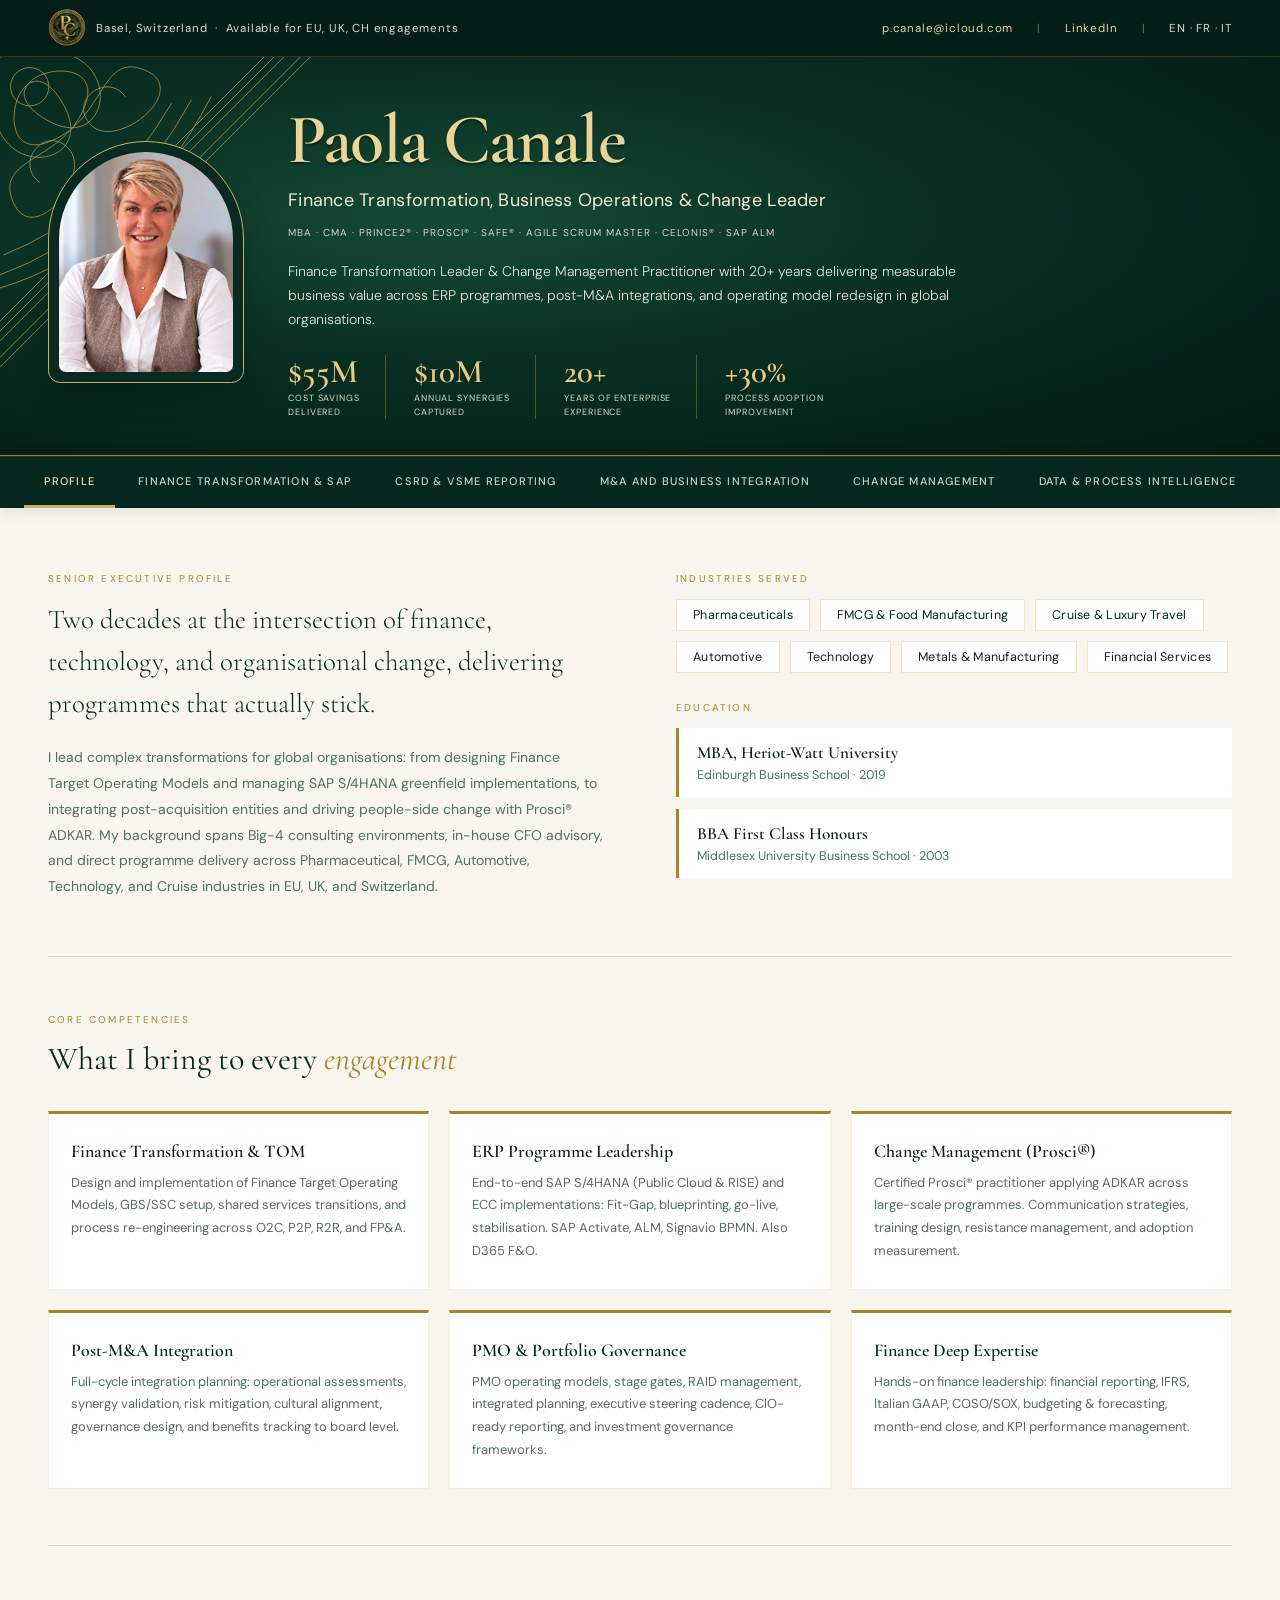
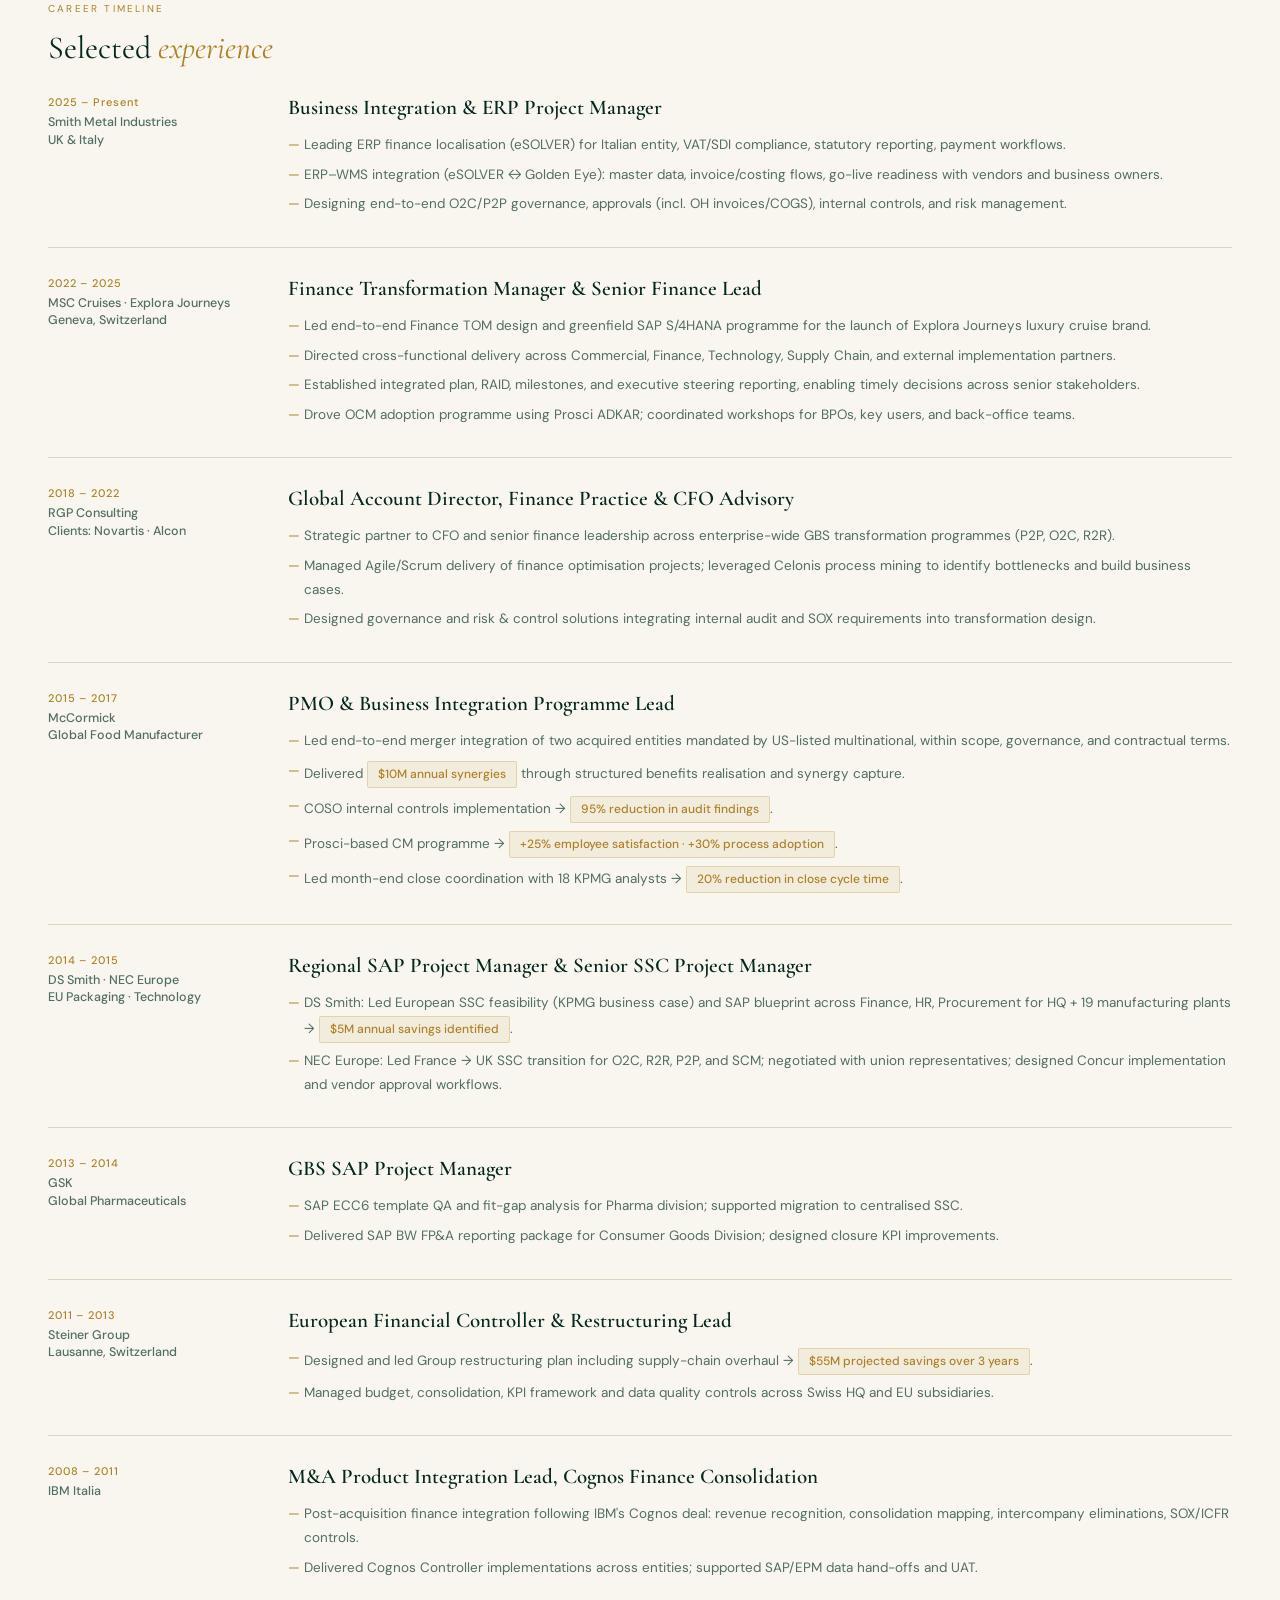
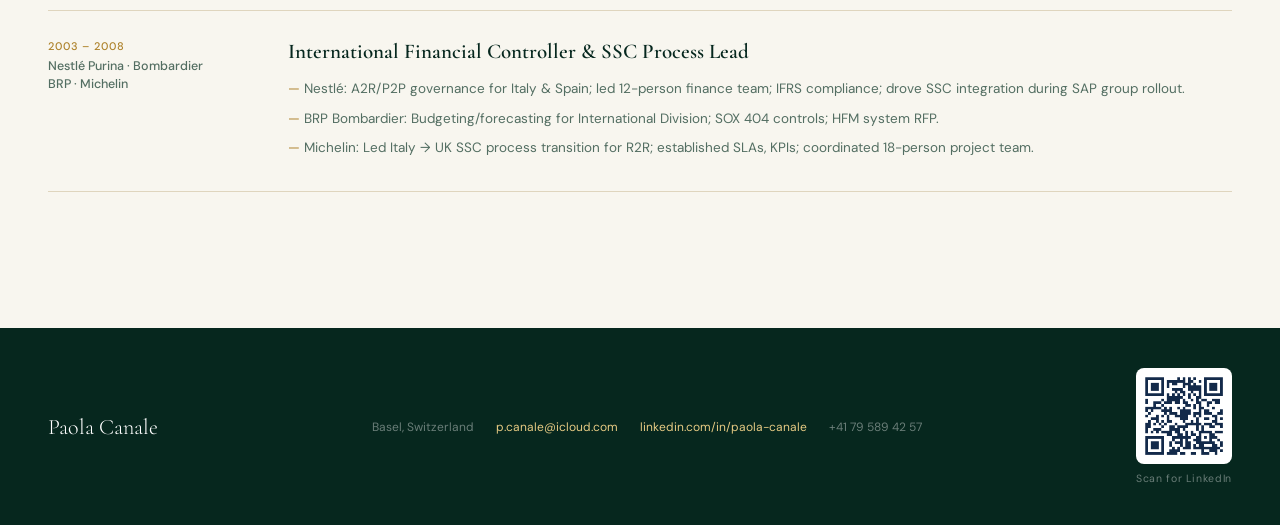
==== commit 0d9c32e3: "Update location to Basel, Switzerland" ====
--- a/index.html
+++ b/index.html
@@ -7,7 +7,7 @@
 <link rel="icon" type="image/png" sizes="32x32" href="favicon-32.png?v=2">
 <link rel="icon" type="image/png" sizes="192x192" href="favicon-192.png?v=2">
 <link rel="apple-touch-icon" href="apple-touch-icon.png?v=2">
-<meta name="description" content="Senior executive bridging Finance Transformation, SAP S/4HANA, Change Management and EU sustainability reporting (CSRD/ESRS, VSME). Lausanne · EU · UK · CH.">
+<meta name="description" content="Senior executive bridging Finance Transformation, SAP S/4HANA, Change Management and EU sustainability reporting (CSRD/ESRS, VSME). Basel · EU · UK · CH.">
 <link rel="preconnect" href="https://fonts.googleapis.com">
 <link href="https://fonts.googleapis.com/css2?family=Cormorant+Garamond:ital,wght@0,300;0,400;0,600;1,300;1,400&family=DM+Sans:ital,wght@0,300;0,400;0,500;1,300&display=swap" rel="stylesheet">
 <style>
@@ -158,7 +158,7 @@
 <body>
 
 <div class="topbar">
-  <span style="display:flex;align-items:center;gap:10px"><img src="images/pc-approved-green-gold.png" alt="PC monogram" style="width:30px;height:30px;border-radius:50%;flex-shrink:0">Lausanne Area, Switzerland &nbsp;·&nbsp; Available for EU, UK, CH engagements</span>
+  <span style="display:flex;align-items:center;gap:10px"><img src="images/pc-approved-green-gold.png" alt="PC monogram" style="width:30px;height:30px;border-radius:50%;flex-shrink:0">Basel, Switzerland &nbsp;·&nbsp; Available for EU, UK, CH engagements</span>
   <div class="tb-right">
     <a href="mailto:p.canale@icloud.com">p.canale@icloud.com</a>
     <span class="tb-dot">|</span>
@@ -1010,7 +1010,7 @@
         </div>
         <div class="case-body">
           <div class="case-label">What it does</div>
-          <div class="case-text">A guided AI marketing platform that takes a business from input to publication: brand profiling, on-brand copy, visuals, video and voiceover for multiple business profiles &mdash; each with its own Brand Voice &mdash; through an approval workflow, editorial calendar and social publishing.</div>
+          <div class="case-text">A guided AI marketing platform that takes a business from input to publication: brand profiling, on-brand copy, visuals, video and voiceover for multiple business profiles, each with its own Brand Voice, through an approval workflow, editorial calendar and social publishing.</div>
           <div class="case-label">Built end-to-end</div>
           <div class="case-text">Multi-brand data model (Postgres / Supabase), AI generation pipeline for text, image, voice and video, campaign and editorial-calendar flows, and integrations for social publishing and email. Product backlog, priorities and releases owned as Product Owner.</div>
           <div class="case-results">
@@ -1028,7 +1028,7 @@
   <div class="spec-caps" style="margin-top:56px">
     <div class="eyebrow">Technical Skills</div>
     <div class="section-title">Working with <em>code and data</em></div>
-    <div class="spec-pitch" style="max-width:760px;margin:10px 0 26px">Enough technical depth to verify claims independently &mdash; reading a codebase, querying the data, and judging the size of a change without waiting for anyone. Applied end-to-end on Nouau AI, from concept to public deployment.</div>
+    <div class="spec-pitch" style="max-width:760px;margin:10px 0 26px">Enough technical depth to verify claims independently, reading a codebase, querying the data, and judging the size of a change without waiting for anyone. Applied end-to-end on Nouau AI, from concept to public deployment.</div>
     <div class="spec-caps-grid">
       <ul class="spec-feat-list">
         <li>SQL: independent querying and data validation (Postgres / Supabase)</li>
@@ -1319,7 +1319,7 @@
 <footer class="footer">
   <div class="footer-name">Paola Canale</div>
   <div class="footer-links">
-    <span>Lausanne Area, Switzerland</span>
+    <span>Basel, Switzerland</span>
     <a href="mailto:p.canale@icloud.com">p.canale@icloud.com</a>
     <a href="https://linkedin.com/in/paola-canale/" target="_blank">linkedin.com/in/paola-canale</a>
     <span>+41 79 589 42 57</span>
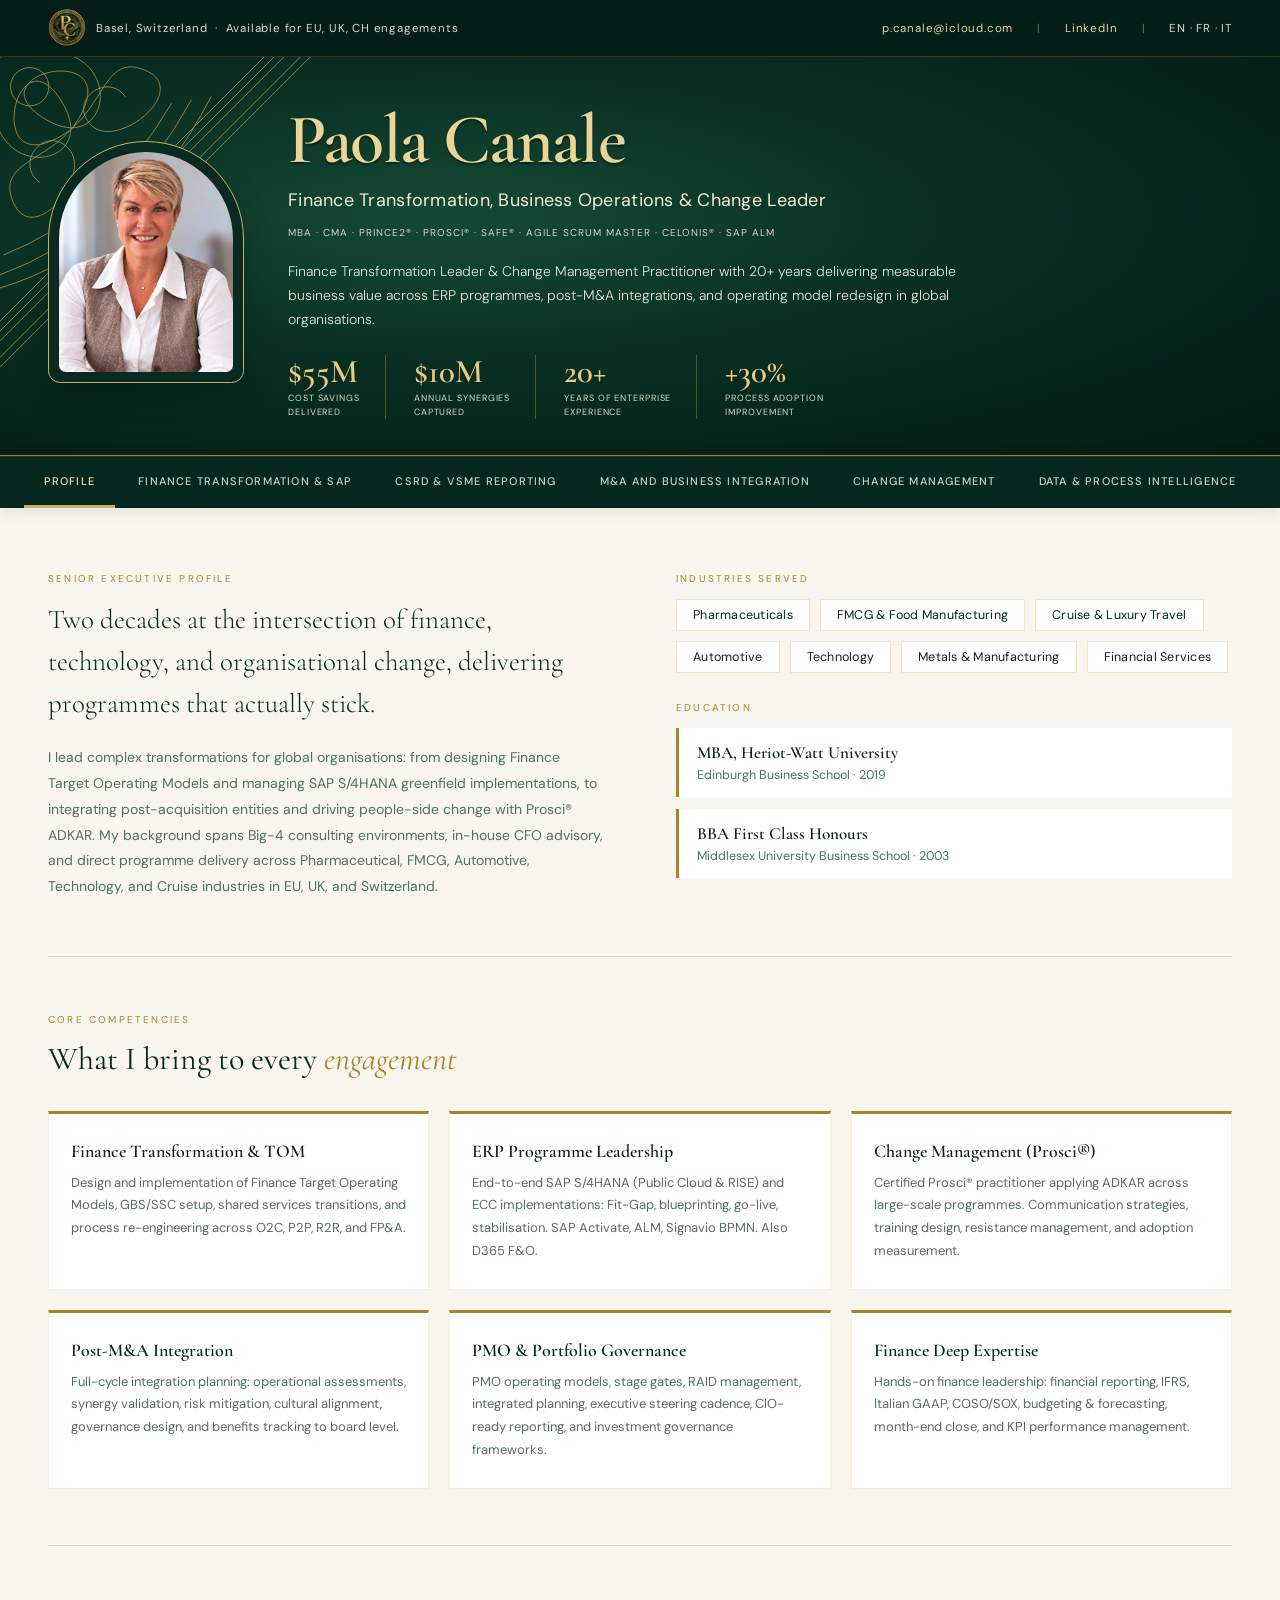
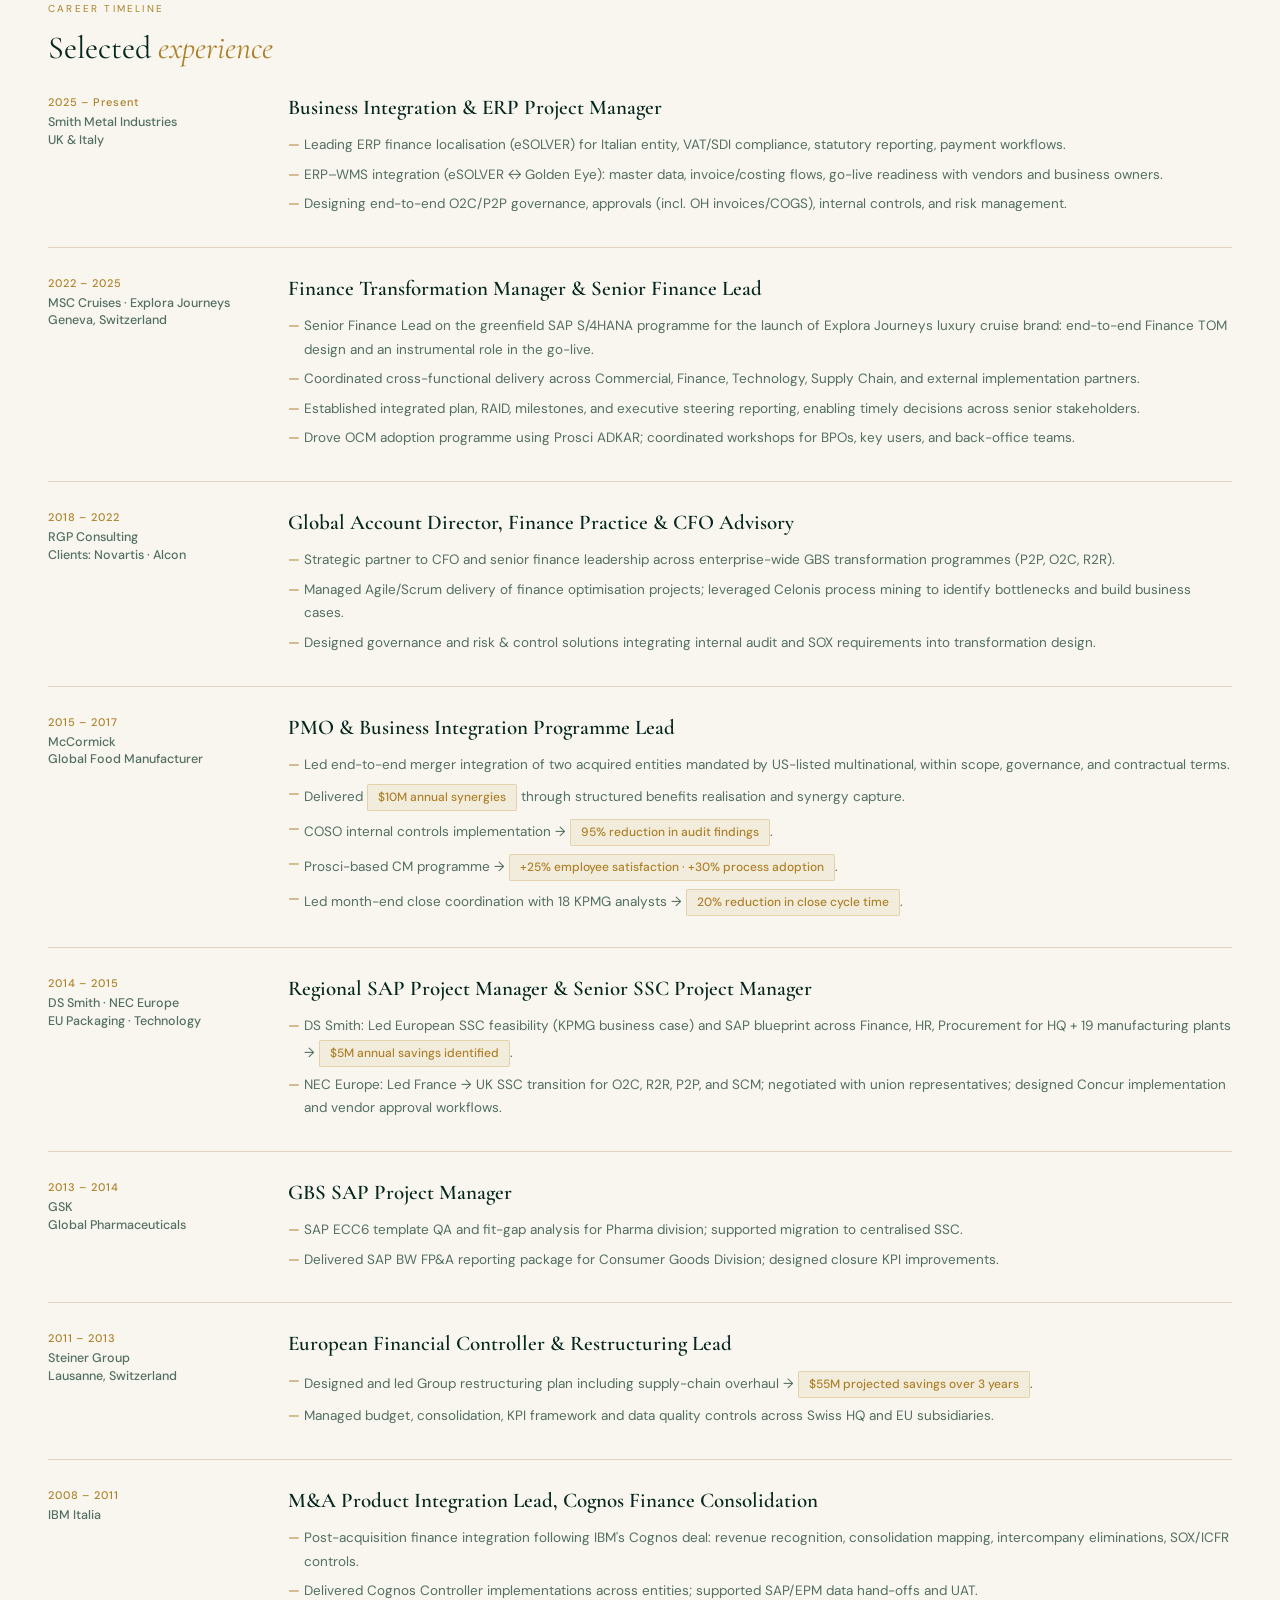
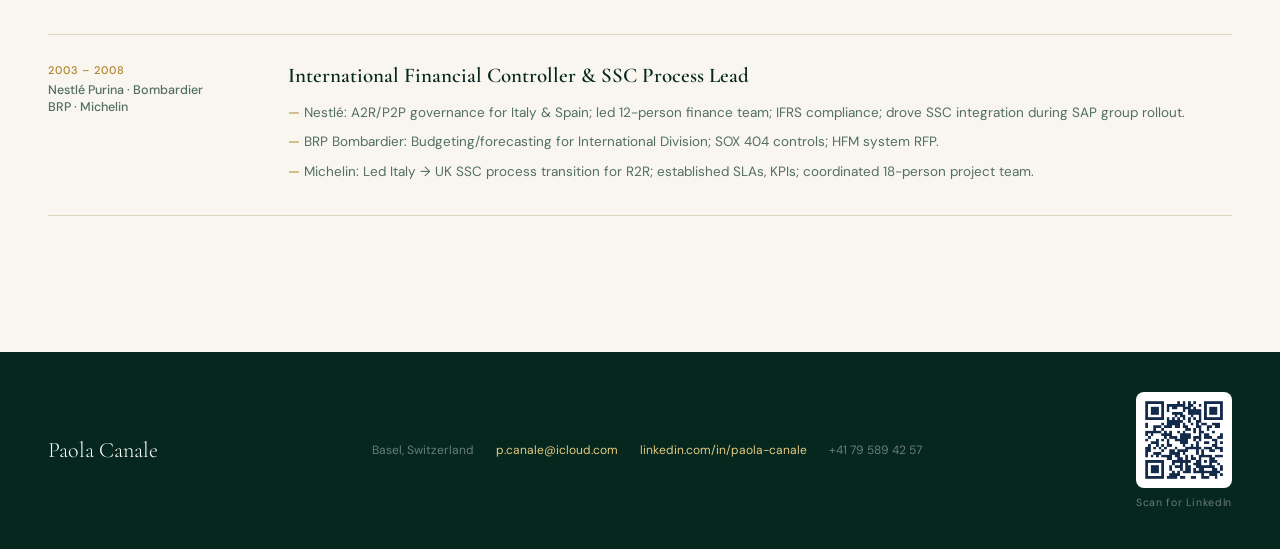
==== commit efbf08fc: "Refine MSC Explora role wording" ====
--- a/index.html
+++ b/index.html
@@ -286,8 +286,8 @@
         <div>
           <div class="exp-role">Finance Transformation Manager &amp; Senior Finance Lead</div>
           <ul class="exp-bullets">
-            <li>Led end-to-end Finance TOM design and greenfield SAP S/4HANA programme for the launch of Explora Journeys luxury cruise brand.</li>
-            <li>Directed cross-functional delivery across Commercial, Finance, Technology, Supply Chain, and external implementation partners.</li>
+            <li>Senior Finance Lead on the greenfield SAP S/4HANA programme for the launch of Explora Journeys luxury cruise brand: end-to-end Finance TOM design and an instrumental role in the go-live.</li>
+            <li>Coordinated cross-functional delivery across Commercial, Finance, Technology, Supply Chain, and external implementation partners.</li>
             <li>Established integrated plan, RAID, milestones, and executive steering reporting, enabling timely decisions across senior stakeholders.</li>
             <li>Drove OCM adoption programme using Prosci ADKAR; coordinated workshops for BPOs, key users, and back-office teams.</li>
           </ul>
@@ -440,7 +440,7 @@
           <div class="case-text">Developed an overarching Change Management and Process Improvement Plan integrated with the project delivery timeline. Facilitated BPO and key user workshops during Prepare and Explore phases using SAP Activate. Drove standardisation and role validation ahead of go-live, ensuring readiness across all business units.</div>
           <div class="case-label">Tangible Results</div>
           <div class="case-results">
-            <div class="result-pill">Successful greenfield go-live supporting brand launch on schedule</div>
+            <div class="result-pill">Instrumental role in the greenfield go-live supporting the brand launch</div>
             <div class="result-pill">Full OCM adoption programme delivered across cross-functional teams</div>
             <div class="result-pill">Standardised Finance TOM embedded with measurable KPI framework</div>
           </div>
@@ -583,7 +583,7 @@
       <div>
         <div style="font-size:10px;letter-spacing:.2em;text-transform:uppercase;color:var(--gold);margin-bottom:10px">SAP Consultancy, Key Engagement</div>
         <div style="font-family:'Cormorant Garamond',serif;font-size:20px;color:var(--white);font-weight:400;line-height:1.4">MSC Cruises · Explora Journeys<br><em style="color:var(--gold-light)">S/4HANA Greenfield · Finance Functional Lead</em></div>
-        <div style="font-size:13px;color:rgba(255,255,255,.55);margin-top:10px;line-height:1.7">Led the E2E Finance functional workstream on a greenfield SAP S/4HANA Public Cloud programme: Fit-to-Standard workshops, blueprint validation, SAP BRIM R2R workstream, gap resolution, BPO readiness, and go-live coordination using SAP Activate and C-ALM.</div>
+        <div style="font-size:13px;color:rgba(255,255,255,.55);margin-top:10px;line-height:1.7">Senior Finance Lead on a greenfield SAP S/4HANA programme: Fit-to-Standard workshops, blueprint validation, SAP BRIM touchpoints, gap resolution, BPO readiness, and an instrumental role in the go-live, using SAP Activate and C-ALM.</div>
       </div>
       <div style="display:grid;grid-template-columns:1fr 1fr;gap:12px">
         <div style="background:rgba(255,255,255,.06);border:1px solid rgba(196,151,58,.25);padding:18px;text-align:center">
@@ -614,7 +614,7 @@
           <div class="case-label">Challenge</div>
           <div class="case-text">Designing and implementing a complete Finance Target Operating Model from scratch for a new luxury cruise brand, SAP S/4HANA greenfield, covering O2C, P2P, and R2R, while simultaneously managing cross-functional programme delivery across Sales Excellence, Back-Office, IT, and Controlling.</div>
           <div class="case-label">Approach</div>
-          <div class="case-text">Led E2E TOM design using SAP Signavio BPMN. Drove SAP Activate adoption and used SAP C-ALM for programme governance. Coordinated BPO workshops during Prepare and Explore phases. Led the full SAP BRIM workstream for Revenue Integration, resolving conflicts between local entity requirements and S/4HANA core model design.</div>
+          <div class="case-text">Led E2E TOM design using SAP Signavio BPMN. Drove SAP Activate adoption and used SAP C-ALM for programme governance. Coordinated BPO workshops during Prepare and Explore phases. Worked on the SAP BRIM touchpoints for Revenue Integration, resolving conflicts between local entity requirements and S/4HANA core model design.</div>
           <div class="case-label">Tangible Results</div>
           <div class="case-results">
             <div class="result-pill">Greenfield Finance TOM live on time for brand launch</div>
@@ -794,10 +794,10 @@
           <div class="case-label">Challenge</div>
           <div class="case-text">Programme governance for a brand-new luxury cruise entity, no legacy systems or processes, requiring real-time executive visibility, cross-functional delivery coordination, and SAP S/4HANA go-live aligned to the commercial launch date.</div>
           <div class="case-label">Approach</div>
-          <div class="case-text">Designed and operated the full PMO: integrated programme plan, RAID register, milestone tracking, and steering committee reporting. Coordinated delivery across Commercial, Finance, Technology, Supply Chain, and external SAP implementation partner. Used SAP ALM/C-ALM for end-to-end programme and quality management. Implemented SAP Activate governance, driving +20% delivery efficiency and -15% risk.</div>
+          <div class="case-text">Contributed to the design and running of the Finance Transformation PMO: integrated programme plan, RAID register, milestone tracking, and steering committee reporting. Coordinated delivery across Commercial, Finance, Technology, Supply Chain, and external SAP implementation partner. Used SAP ALM/C-ALM for end-to-end programme and quality management. Implemented SAP Activate governance, driving +20% delivery efficiency and -15% risk.</div>
           <div class="case-label">Tangible Results</div>
           <div class="case-results">
-            <div class="result-pill">On-time go-live aligned to commercial brand launch</div>
+            <div class="result-pill">Instrumental role in the on-time go-live aligned to the commercial brand launch</div>
             <div class="result-pill">+20% delivery efficiency via SAP ALM/Activate governance</div>
             <div class="result-pill">Executive steering enabled timely decisions across all workstreams</div>
           </div>
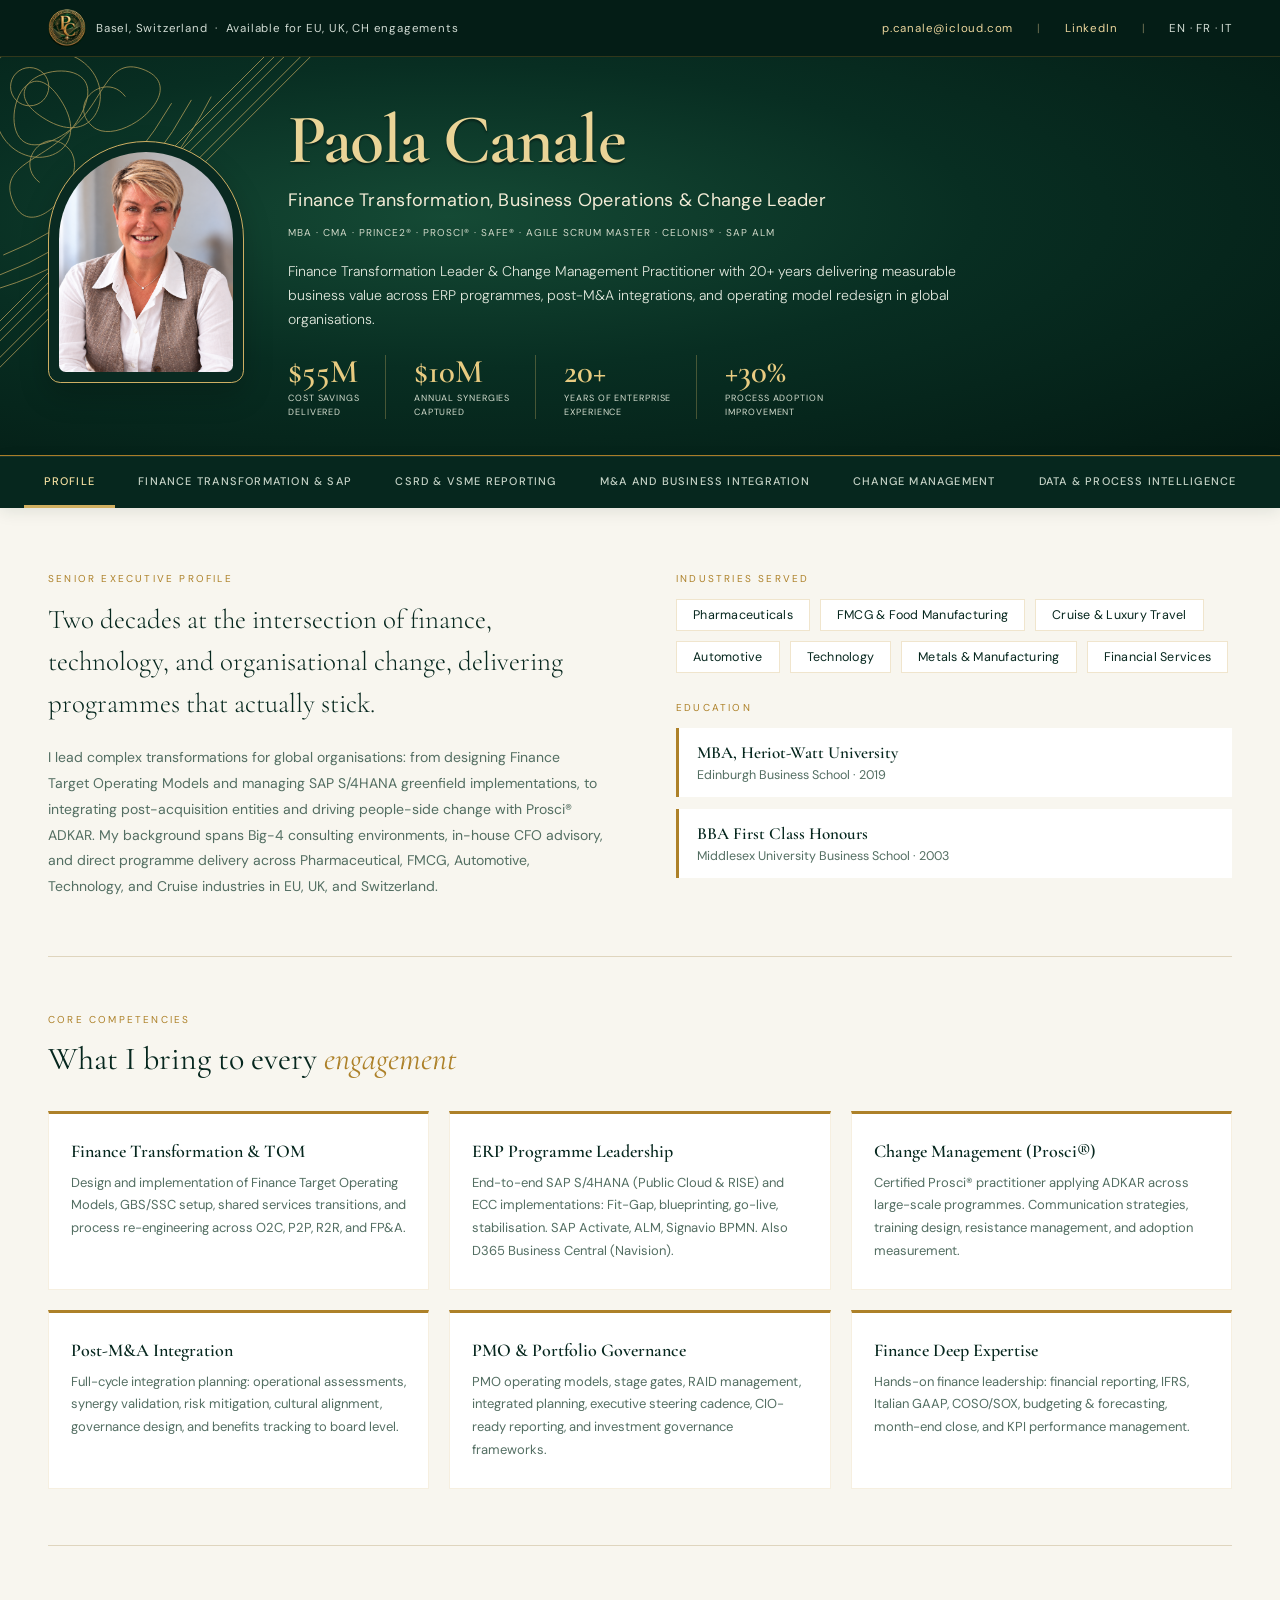
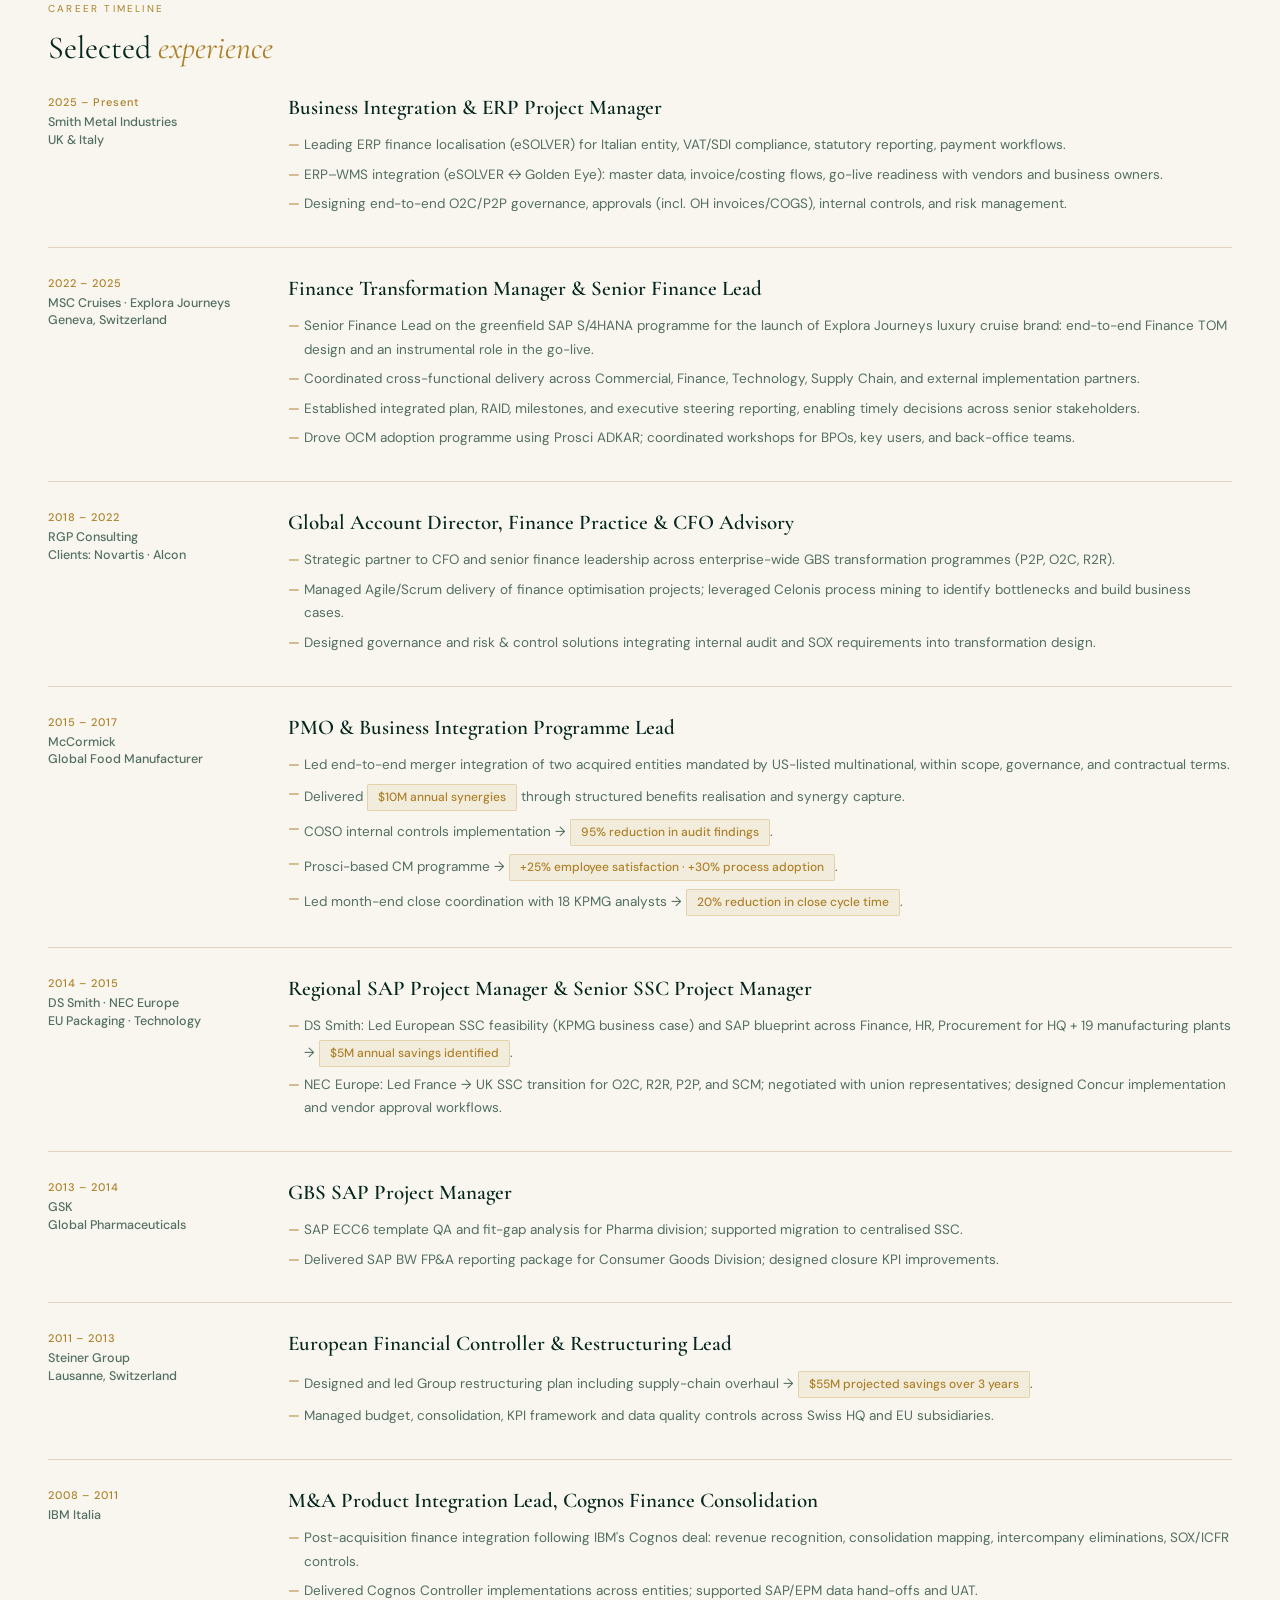
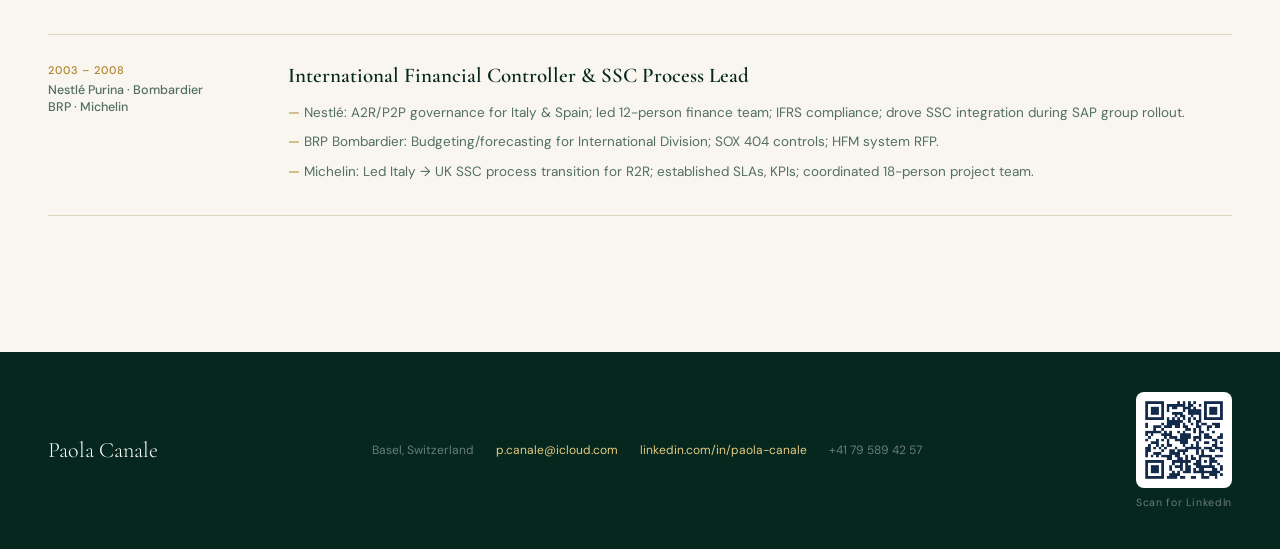
==== commit de9d908c: "Replace D365 F&O with D365 Business Central (Navision)" ====
--- a/index.html
+++ b/index.html
@@ -243,7 +243,7 @@
       </div>
       <div class="cap-card">
         <div class="cap-t">ERP Programme Leadership</div>
-        <div class="cap-b">End-to-end SAP S/4HANA (Public Cloud &amp; RISE) and ECC implementations: Fit-Gap, blueprinting, go-live, stabilisation. SAP Activate, ALM, Signavio BPMN. Also D365 F&amp;O.</div>
+        <div class="cap-b">End-to-end SAP S/4HANA (Public Cloud &amp; RISE) and ECC implementations: Fit-Gap, blueprinting, go-live, stabilisation. SAP Activate, ALM, Signavio BPMN. Also D365 Business Central (Navision).</div>
       </div>
       <div class="cap-card">
         <div class="cap-t">Change Management (Prosci®)</div>
@@ -572,7 +572,7 @@
           <li>◆ &nbsp;SAP S/4HANA Public Cloud &amp; RISE</li>
           <li>◆ &nbsp;SAP ECC6 FI-CO, SCM, MM, PP</li>
           <li>◆ &nbsp;SAP BW / BI reporting</li>
-          <li>◆ &nbsp;D365 F&amp;O (PM)</li>
+          <li>◆ &nbsp;D365 Business Central (Navision), PM</li>
         </ul>
       </div>
 
@@ -728,7 +728,7 @@
       <span class="tool-tag">SAP Central Finance (cFin)</span>
       <span class="tool-tag">SAP BRIM</span>
       <span class="tool-tag">SAP MM / SCM / PP</span>
-      <span class="tool-tag">D365 F&amp;O</span>
+      <span class="tool-tag">D365 Business Central (Navision)</span>
       <span class="tool-tag">Celonis EMS</span>
       <span class="tool-tag">IBM Cognos Controller</span>
       <span class="tool-tag">Power BI</span>
